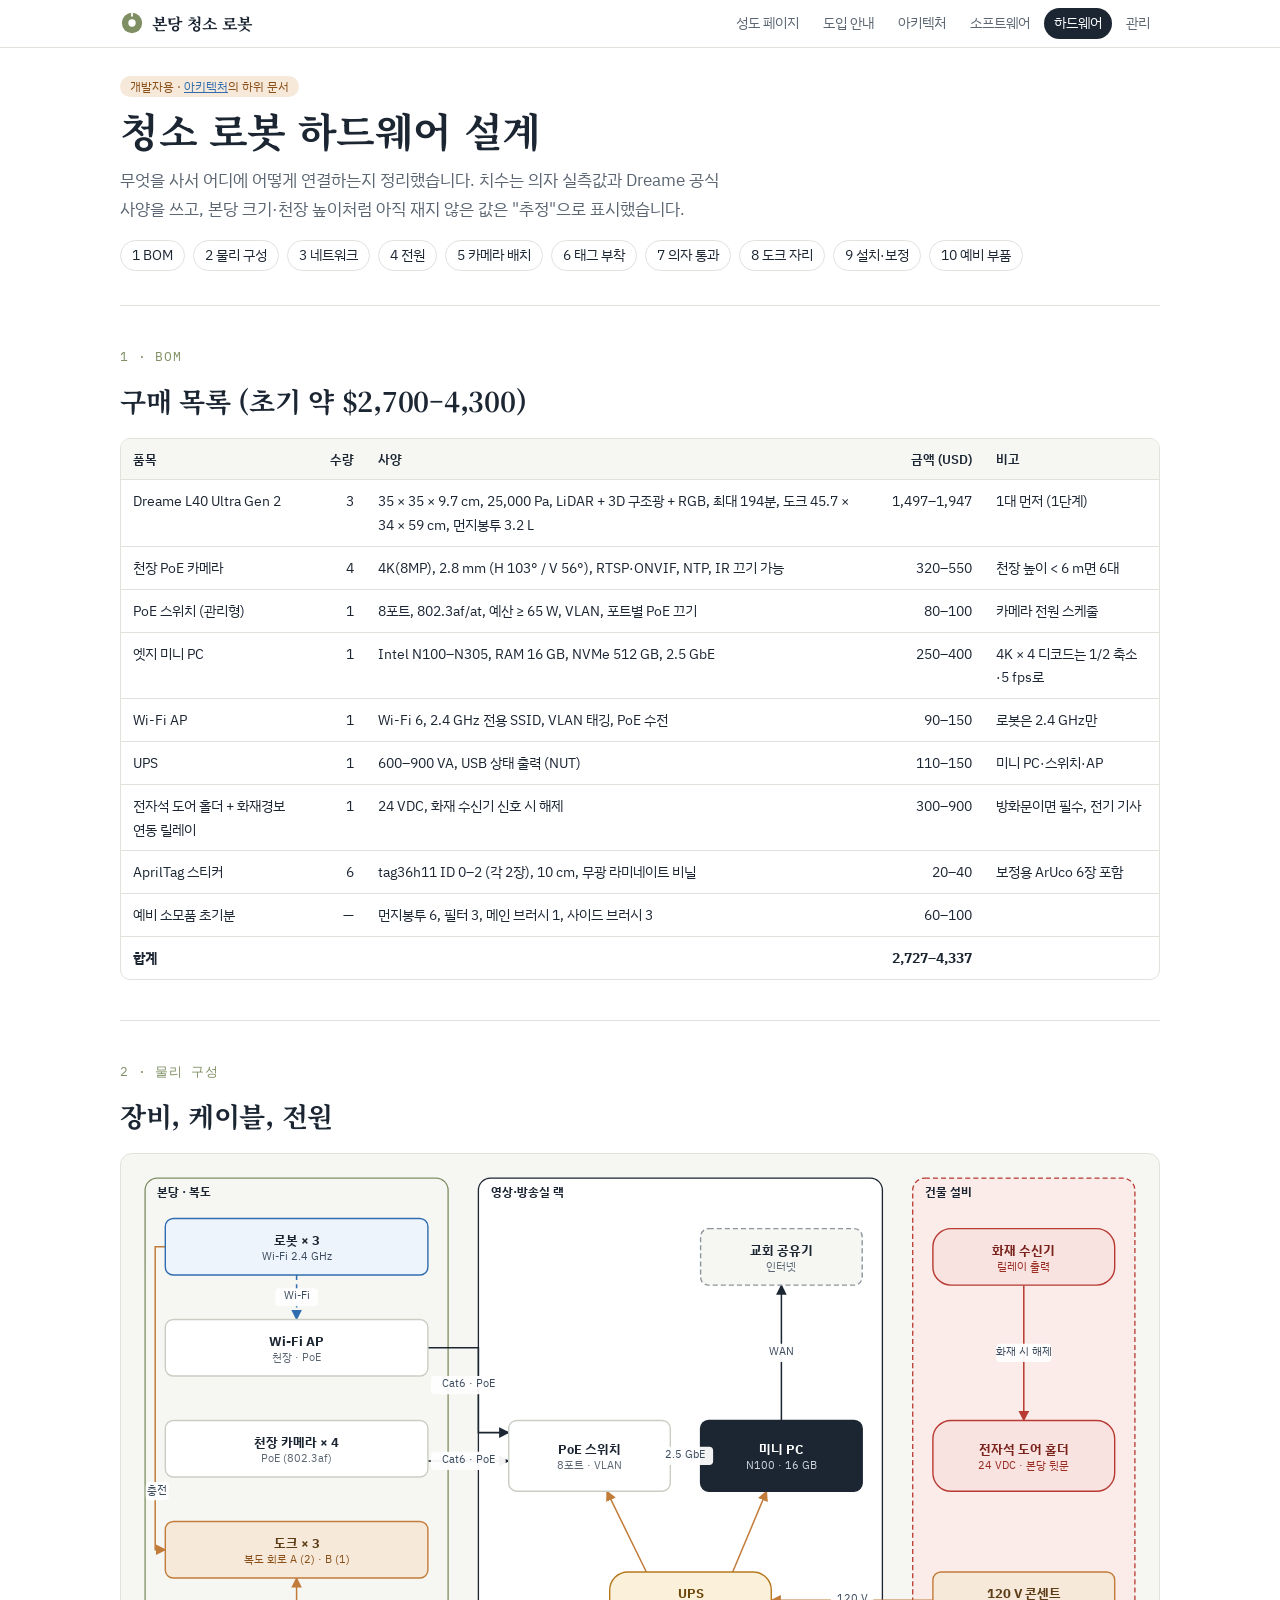
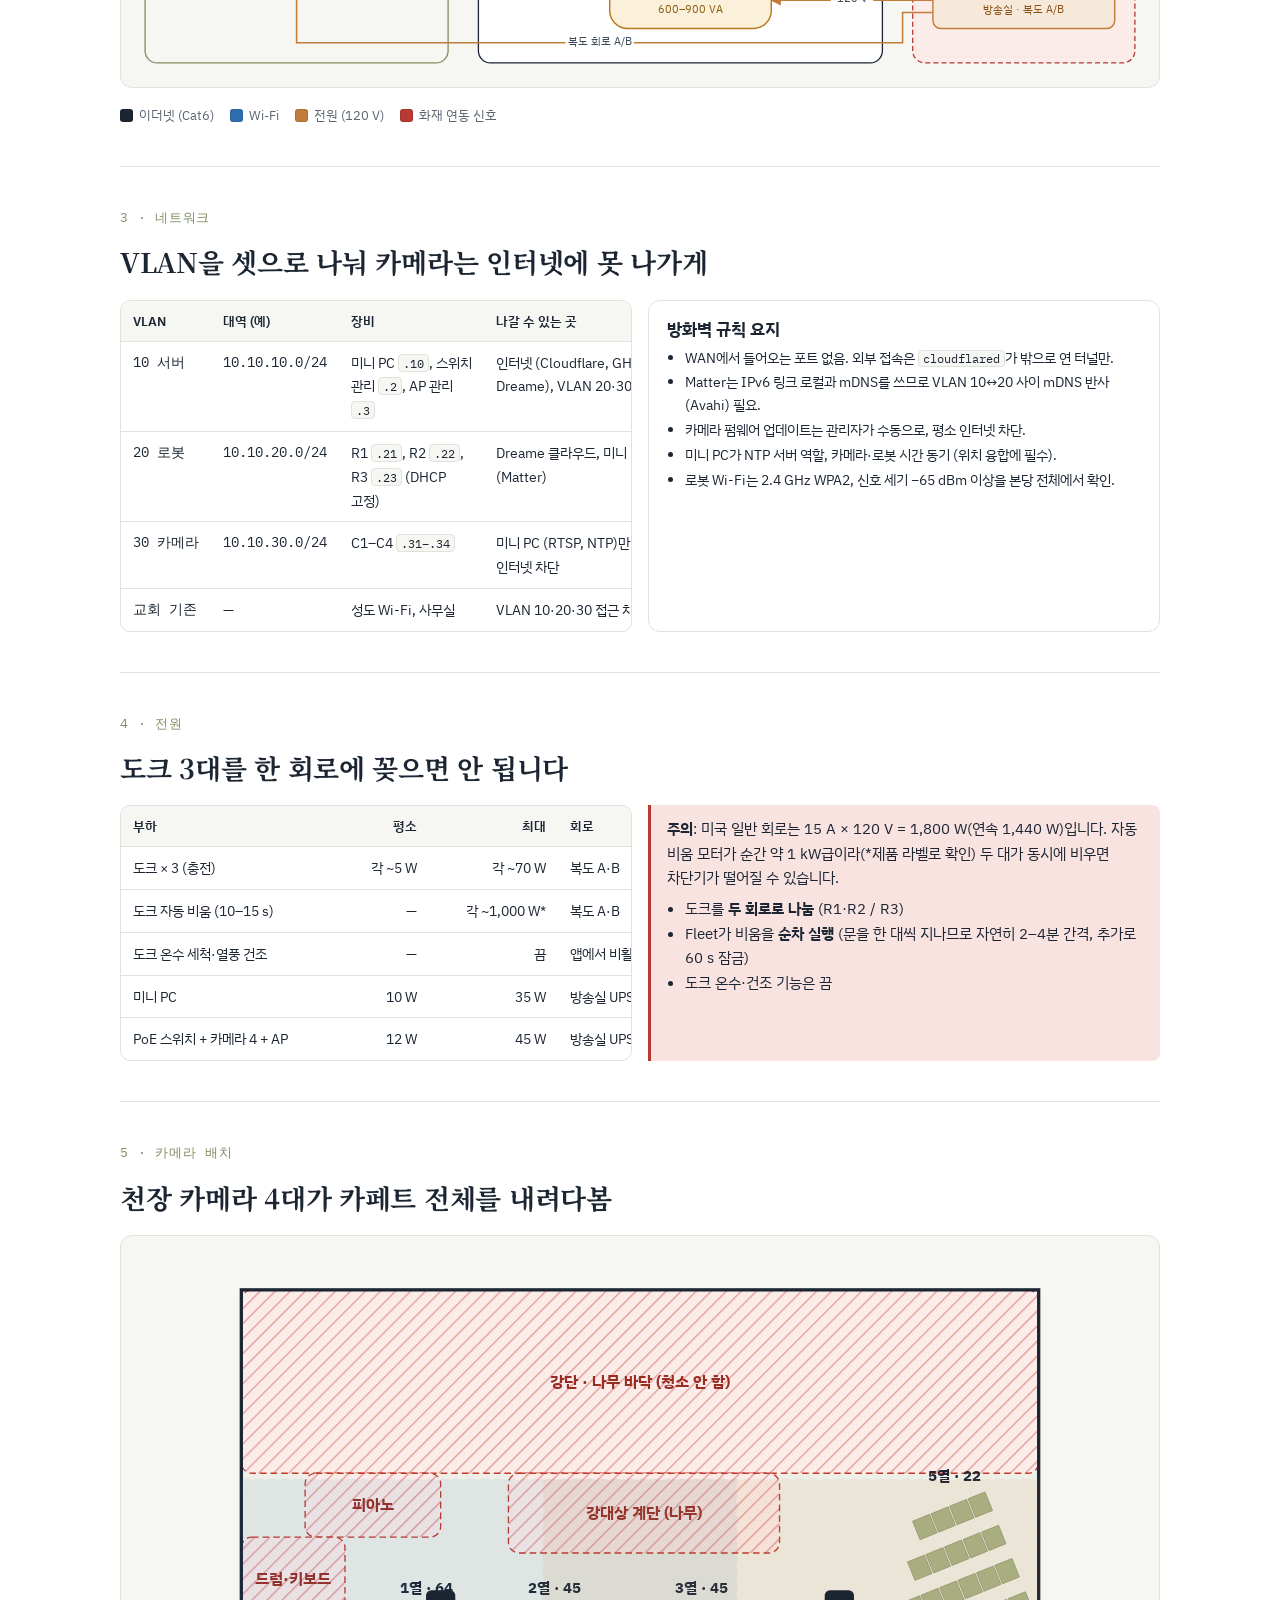
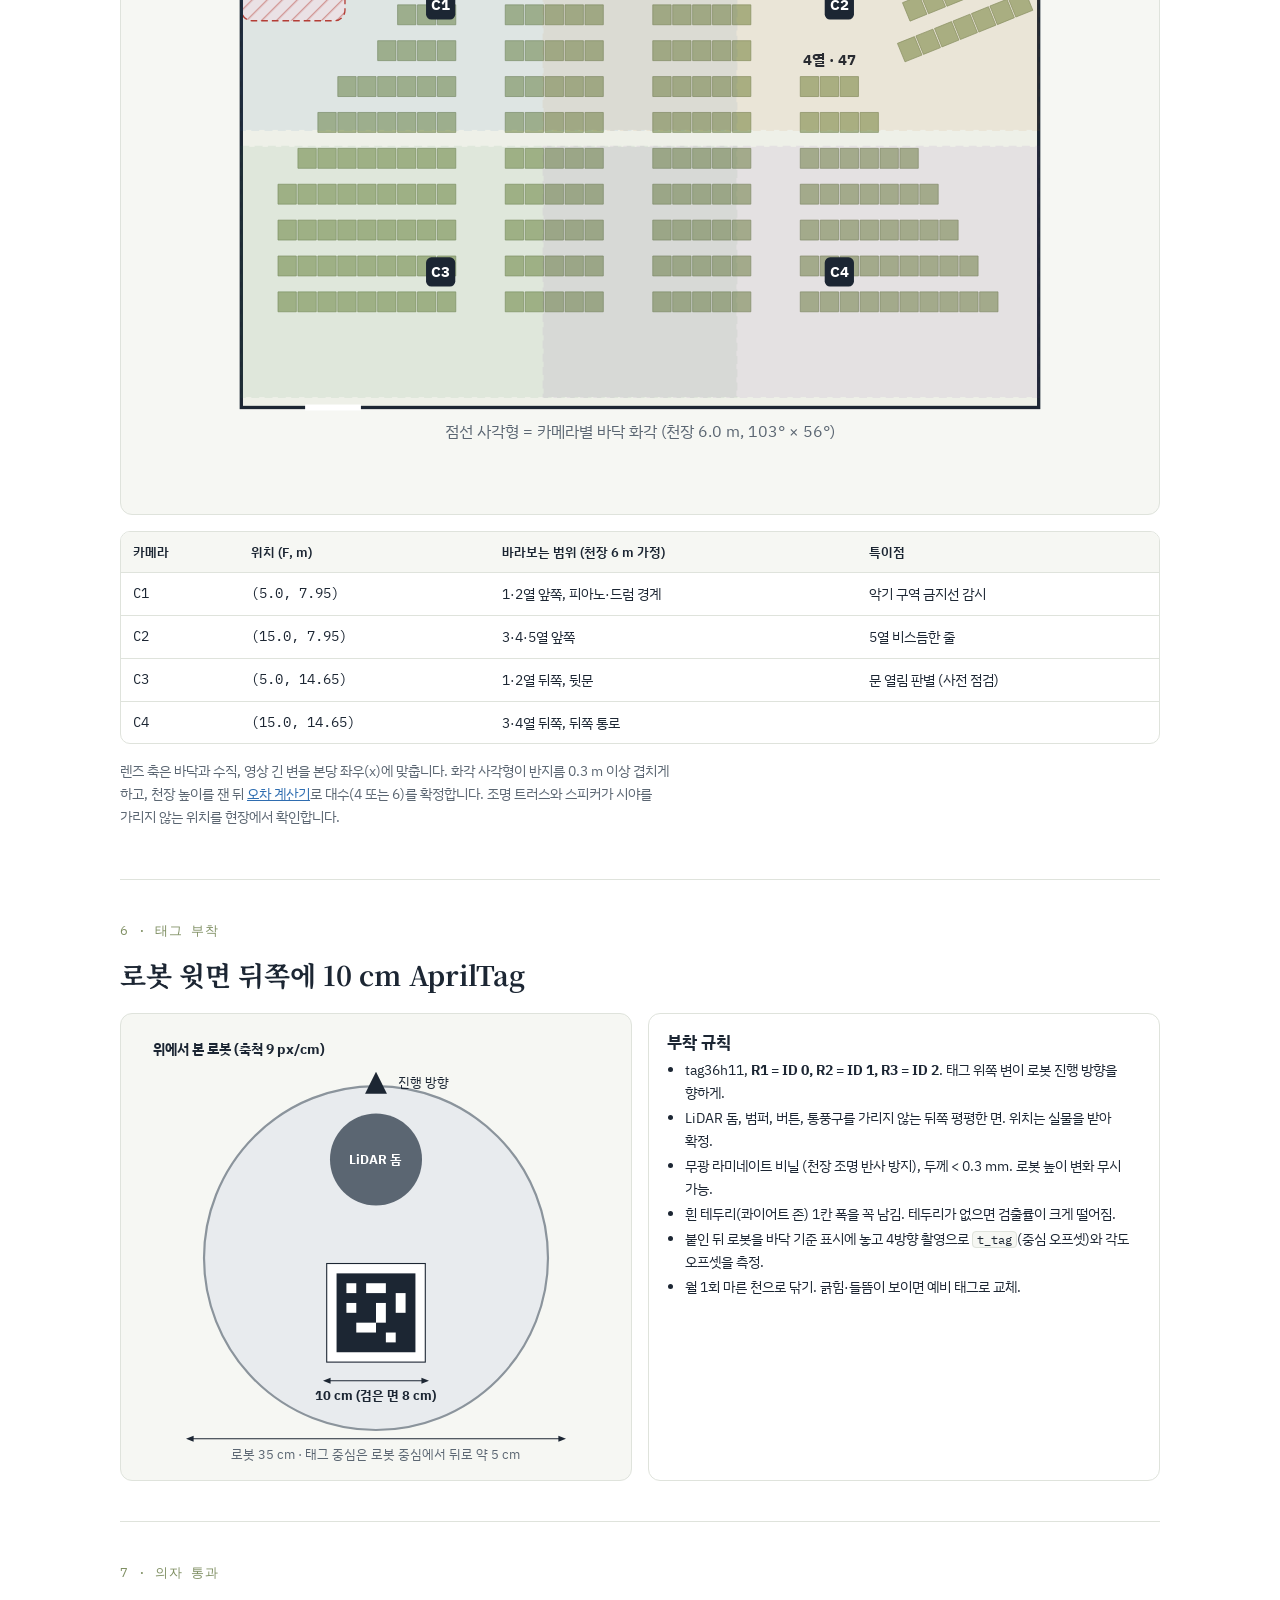
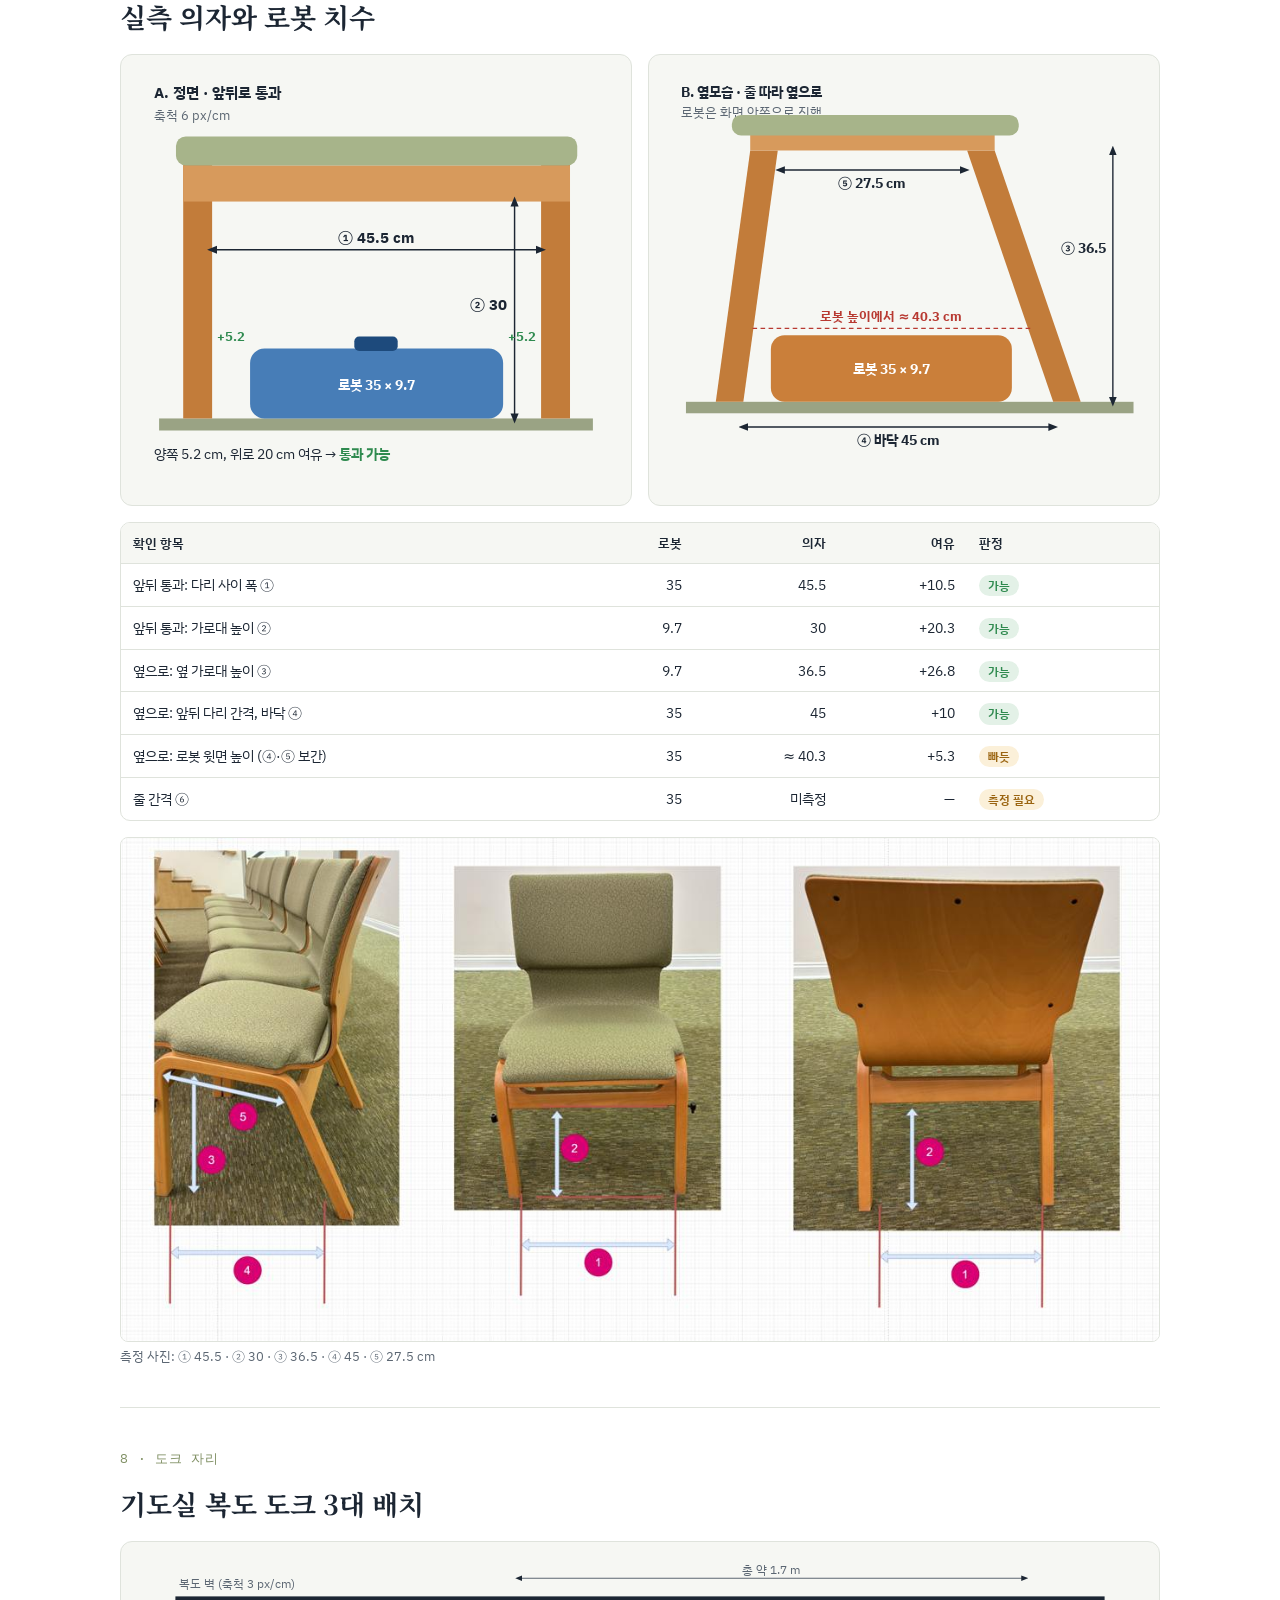
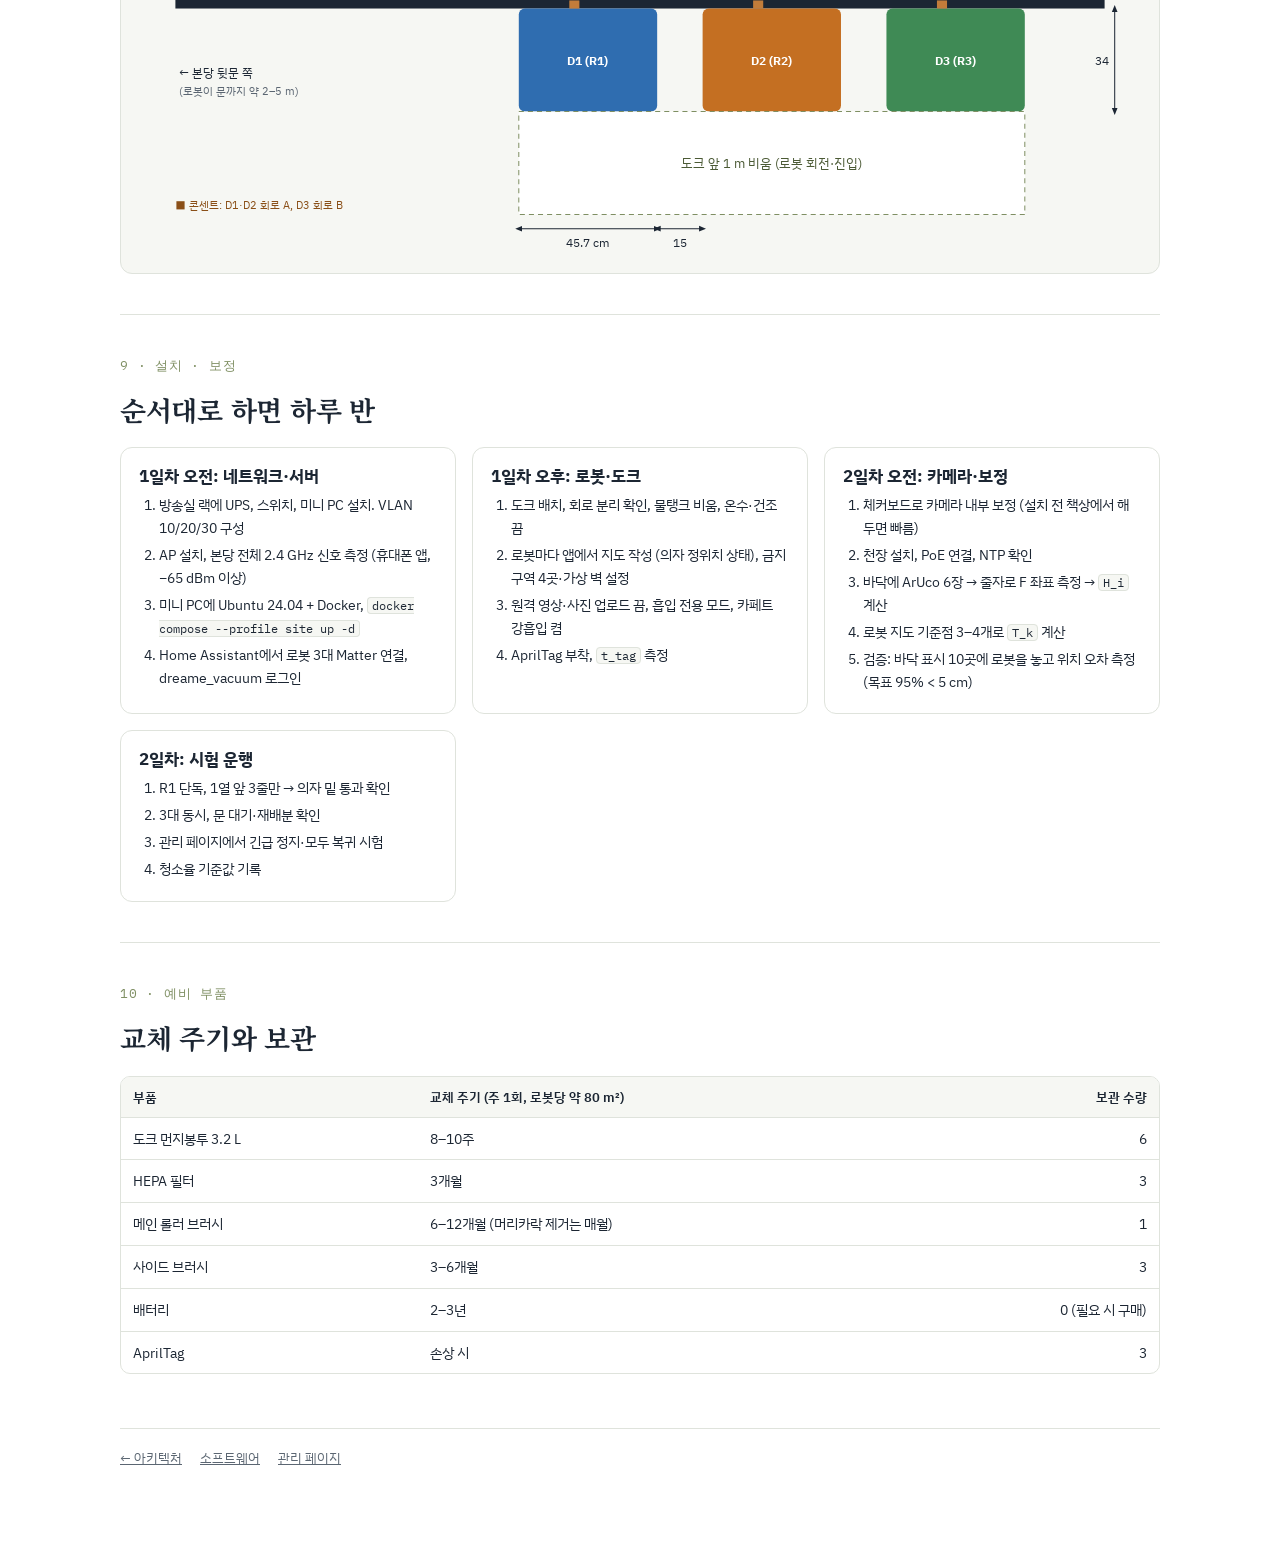
==== hardware.html @ 40df9b95 "First initial version" ====
<!doctype html>
<html lang="ko">
<head>
<meta charset="utf-8">
<meta name="viewport" content="width=device-width, initial-scale=1, viewport-fit=cover">
<title>청소 로봇 하드웨어 설계</title>
<meta name="description" content="본당 청소 로봇 하드웨어: BOM, 물리 구성, 네트워크, 전원, 카메라 배치, AprilTag 부착, 의자 통과 치수, 도크, 설치 절차">
<link rel="preconnect" href="https://fonts.googleapis.com">
<link rel="preconnect" href="https://fonts.gstatic.com" crossorigin>
<link rel="stylesheet" href="https://fonts.googleapis.com/css2?family=IBM+Plex+Sans+KR:wght@400;500;600;700&family=IBM+Plex+Mono:wght@400;500&family=Noto+Serif+KR:wght@600;700&display=swap">
<link rel="stylesheet" href="assets/css/site.css">
<style>td.mono{white-space:nowrap}</style>
</head>
<body>
<header class="topnav"><div class="in">
  <a class="brand" href="index.html"><svg width="24" height="24" viewBox="0 0 26 26" aria-hidden="true"><circle cx="13" cy="13" r="11" fill="#7f8f63"/><circle cx="13" cy="13" r="4" fill="#fff"/><path d="M13 2v4" stroke="#fff" stroke-width="2"/></svg>본당 청소 로봇</a>
  <nav aria-label="페이지">
    <a href="index.html">성도 페이지</a><a href="overview.html">도입 안내</a><a href="architecture.html">아키텍처</a><a href="software.html">소프트웨어</a><a href="hardware.html" aria-current="page">하드웨어</a><a href="maintain.html">관리</a>
  </nav>
</div></header>

<main class="wrap">
  <span class="audience">개발자용 · <a href="architecture.html">아키텍처</a>의 하위 문서</span>
  <h1>청소 로봇 하드웨어 설계</h1>
  <p class="lede">무엇을 사서 어디에 어떻게 연결하는지 정리했습니다. 치수는 의자 실측값과 Dreame 공식 사양을 쓰고, 본당 크기·천장 높이처럼 아직 재지 않은 값은 "추정"으로 표시했습니다.</p>
  <nav class="toc" aria-label="목차">
    <a href="#bom">1 BOM</a><a href="#block">2 물리 구성</a><a href="#net">3 네트워크</a><a href="#power">4 전원</a><a href="#cams">5 카메라 배치</a><a href="#tag">6 태그 부착</a><a href="#chair">7 의자 통과</a><a href="#dock">8 도크 자리</a><a href="#install">9 설치·보정</a><a href="#spares">10 예비 부품</a>
  </nav>

  <section class="sec" id="bom">
    <div class="secnum">1 · BOM</div>
    <h2>구매 목록 (초기 약 $2,700–4,300)</h2>
    <div class="tbl"><table>
      <thead><tr><th>품목</th><th class="r">수량</th><th>사양</th><th class="r">금액 (USD)</th><th>비고</th></tr></thead>
      <tbody>
        <tr><td>Dreame L40 Ultra Gen 2</td><td class="r">3</td><td>35 × 35 × 9.7 cm, 25,000 Pa, LiDAR + 3D 구조광 + RGB, 최대 194분, 도크 45.7 × 34 × 59 cm, 먼지봉투 3.2 L</td><td class="r">1,497–1,947</td><td>1대 먼저 (1단계)</td></tr>
        <tr><td>천장 PoE 카메라</td><td class="r">4</td><td>4K(8MP), 2.8 mm (H 103° / V 56°), RTSP·ONVIF, NTP, IR 끄기 가능</td><td class="r">320–550</td><td>천장 높이 &lt; 6 m면 6대</td></tr>
        <tr><td>PoE 스위치 (관리형)</td><td class="r">1</td><td>8포트, 802.3af/at, 예산 ≥ 65 W, VLAN, 포트별 PoE 끄기</td><td class="r">80–100</td><td>카메라 전원 스케줄</td></tr>
        <tr><td>엣지 미니 PC</td><td class="r">1</td><td>Intel N100–N305, RAM 16 GB, NVMe 512 GB, 2.5 GbE</td><td class="r">250–400</td><td>4K × 4 디코드는 1/2 축소·5 fps로</td></tr>
        <tr><td>Wi-Fi AP</td><td class="r">1</td><td>Wi-Fi 6, 2.4 GHz 전용 SSID, VLAN 태깅, PoE 수전</td><td class="r">90–150</td><td>로봇은 2.4 GHz만</td></tr>
        <tr><td>UPS</td><td class="r">1</td><td>600–900 VA, USB 상태 출력 (NUT)</td><td class="r">110–150</td><td>미니 PC·스위치·AP</td></tr>
        <tr><td>전자석 도어 홀더 + 화재경보 연동 릴레이</td><td class="r">1</td><td>24 VDC, 화재 수신기 신호 시 해제</td><td class="r">300–900</td><td>방화문이면 필수, 전기 기사</td></tr>
        <tr><td>AprilTag 스티커</td><td class="r">6</td><td>tag36h11 ID 0–2 (각 2장), 10 cm, 무광 라미네이트 비닐</td><td class="r">20–40</td><td>보정용 ArUco 6장 포함</td></tr>
        <tr><td>예비 소모품 초기분</td><td class="r">—</td><td>먼지봉투 6, 필터 3, 메인 브러시 1, 사이드 브러시 3</td><td class="r">60–100</td><td></td></tr>
        <tr><td><b>합계</b></td><td></td><td></td><td class="r"><b>2,727–4,337</b></td><td></td></tr>
      </tbody>
    </table></div>
  </section>

  <section class="sec" id="block">
    <div class="secnum">2 · 물리 구성</div>
    <h2>장비, 케이블, 전원</h2>
    <div class="fig wide"><svg id="dBlock" viewBox="0 0 1000 500" role="img" aria-label="하드웨어 블록 다이어그램"></svg></div>
    <div class="legend"><span><i style="background:#1c2633"></i>이더넷 (Cat6)</span><span><i style="background:#2f6db0"></i>Wi-Fi</span><span><i style="background:#c27c3a"></i>전원 (120 V)</span><span><i style="background:#b83a32"></i>화재 연동 신호</span></div>
  </section>

  <section class="sec" id="net">
    <div class="secnum">3 · 네트워크</div>
    <h2>VLAN을 셋으로 나눠 카메라는 인터넷에 못 나가게</h2>
    <div class="grid2">
      <div class="tbl"><table>
        <thead><tr><th>VLAN</th><th>대역 (예)</th><th>장비</th><th>나갈 수 있는 곳</th></tr></thead>
        <tbody>
          <tr><td class="mono">10 서버</td><td class="mono">10.10.10.0/24</td><td>미니 PC <code>.10</code>, 스위치 관리 <code>.2</code>, AP 관리 <code>.3</code></td><td>인터넷 (Cloudflare, GHCR, Dreame), VLAN 20·30</td></tr>
          <tr><td class="mono">20 로봇</td><td class="mono">10.10.20.0/24</td><td>R1 <code>.21</code>, R2 <code>.22</code>, R3 <code>.23</code> (DHCP 고정)</td><td>Dreame 클라우드, 미니 PC (Matter)</td></tr>
          <tr><td class="mono">30 카메라</td><td class="mono">10.10.30.0/24</td><td>C1–C4 <code>.31–.34</code></td><td>미니 PC (RTSP, NTP)만. 인터넷 차단</td></tr>
          <tr><td class="mono">교회 기존</td><td>—</td><td>성도 Wi-Fi, 사무실</td><td>VLAN 10·20·30 접근 차단</td></tr>
        </tbody>
      </table></div>
      <div class="card">
        <h3>방화벽 규칙 요지</h3>
        <ul class="plain small">
          <li>WAN에서 들어오는 포트 없음. 외부 접속은 <code>cloudflared</code>가 밖으로 연 터널만.</li>
          <li>Matter는 IPv6 링크 로컬과 mDNS를 쓰므로 VLAN 10↔20 사이 mDNS 반사(Avahi) 필요.</li>
          <li>카메라 펌웨어 업데이트는 관리자가 수동으로, 평소 인터넷 차단.</li>
          <li>미니 PC가 NTP 서버 역할, 카메라·로봇 시간 동기 (위치 융합에 필수).</li>
          <li>로봇 Wi-Fi는 2.4 GHz WPA2, 신호 세기 −65 dBm 이상을 본당 전체에서 확인.</li>
        </ul>
      </div>
    </div>
  </section>

  <section class="sec" id="power">
    <div class="secnum">4 · 전원</div>
    <h2>도크 3대를 한 회로에 꽂으면 안 됩니다</h2>
    <div class="grid2">
      <div class="tbl"><table>
        <thead><tr><th>부하</th><th class="r">평소</th><th class="r">최대</th><th>회로</th></tr></thead>
        <tbody>
          <tr><td>도크 × 3 (충전)</td><td class="r">각 ~5 W</td><td class="r">각 ~70 W</td><td>복도 A·B</td></tr>
          <tr><td>도크 자동 비움 (10–15 s)</td><td class="r">—</td><td class="r">각 ~1,000 W*</td><td>복도 A·B</td></tr>
          <tr><td>도크 온수 세척·열풍 건조</td><td class="r">—</td><td class="r">끔</td><td>앱에서 비활성</td></tr>
          <tr><td>미니 PC</td><td class="r">10 W</td><td class="r">35 W</td><td>방송실 UPS</td></tr>
          <tr><td>PoE 스위치 + 카메라 4 + AP</td><td class="r">12 W</td><td class="r">45 W</td><td>방송실 UPS</td></tr>
        </tbody>
      </table></div>
      <div class="callout bad"><b>주의</b>: 미국 일반 회로는 15 A × 120 V = 1,800 W(연속 1,440 W)입니다. 자동 비움 모터가 순간 약 1 kW급이라(*제품 라벨로 확인) 두 대가 동시에 비우면 차단기가 떨어질 수 있습니다.
        <ul><li>도크를 <b>두 회로로 나눔</b> (R1·R2 / R3)</li><li>Fleet가 비움을 <b>순차 실행</b> (문을 한 대씩 지나므로 자연히 2–4분 간격, 추가로 60 s 잠금)</li><li>도크 온수·건조 기능은 끔</li></ul>
      </div>
    </div>
  </section>

  <section class="sec" id="cams">
    <div class="secnum">5 · 카메라 배치</div>
    <h2>천장 카메라 4대가 카페트 전체를 내려다봄</h2>
    <div class="fig wide"><svg id="dCams" viewBox="0 0 760 640" role="img" aria-label="천장 카메라 4대 배치와 화각"></svg></div>
    <div class="tbl"><table>
      <thead><tr><th>카메라</th><th>위치 (F, m)</th><th>바라보는 범위 (천장 6 m 가정)</th><th>특이점</th></tr></thead>
      <tbody>
        <tr><td class="mono">C1</td><td class="mono">(5.0, 7.95)</td><td>1·2열 앞쪽, 피아노·드럼 경계</td><td>악기 구역 금지선 감시</td></tr>
        <tr><td class="mono">C2</td><td class="mono">(15.0, 7.95)</td><td>3·4·5열 앞쪽</td><td>5열 비스듬한 줄</td></tr>
        <tr><td class="mono">C3</td><td class="mono">(5.0, 14.65)</td><td>1·2열 뒤쪽, 뒷문</td><td>문 열림 판별 (사전 점검)</td></tr>
        <tr><td class="mono">C4</td><td class="mono">(15.0, 14.65)</td><td>3·4열 뒤쪽, 뒤쪽 통로</td><td></td></tr>
      </tbody>
    </table></div>
    <p class="small muted">렌즈 축은 바닥과 수직, 영상 긴 변을 본당 좌우(x)에 맞춥니다. 화각 사각형이 반지름 0.3 m 이상 겹치게 하고, 천장 높이를 잰 뒤 <a href="architecture.html#tag">오차 계산기</a>로 대수(4 또는 6)를 확정합니다. 조명 트러스와 스피커가 시야를 가리지 않는 위치를 현장에서 확인합니다.</p>
  </section>

  <section class="sec" id="tag">
    <div class="secnum">6 · 태그 부착</div>
    <h2>로봇 윗면 뒤쪽에 10 cm AprilTag</h2>
    <div class="grid2">
      <div class="fig"><svg viewBox="0 0 440 400" role="img" aria-label="로봇 윗면 태그 위치">
        <rect width="440" height="400" fill="#f6f7f3"/>
        <defs><marker id="tA" viewBox="0 0 10 10" refX="5" refY="5" markerWidth="7" markerHeight="7" orient="auto-start-reverse"><path d="M0,1 L10,5 L0,9 z" fill="#1c2633"/></marker></defs>
        <text x="16" y="24" font-size="12.5" font-weight="700" fill="#1c2633">위에서 본 로봇 (축척 9 px/cm)</text>
        <circle cx="220" cy="210" r="157" fill="#e8ebee" stroke="#8b949c" stroke-width="2"/>
        <circle cx="220" cy="120" r="42" fill="#5b6672"/>
        <text x="220" y="124" text-anchor="middle" font-size="12" fill="#fff" font-weight="700">LiDAR 돔</text>
        <path d="M220 40 L210 60 H230 Z" fill="#1c2633"/>
        <text x="240" y="54" font-size="11.5" fill="#1c2633">진행 방향</text>
        <g transform="translate(175,215)">
          <rect width="90" height="90" fill="#fff" stroke="#1c2633"/>
          <rect x="9" y="9" width="72" height="72" fill="#1c2633"/>
          <g fill="#fff"><rect x="18" y="18" width="9" height="9"/><rect x="36" y="18" width="18" height="9"/><rect x="63" y="27" width="9" height="18"/><rect x="18" y="36" width="9" height="9"/><rect x="45" y="36" width="9" height="18"/><rect x="27" y="54" width="18" height="9"/><rect x="54" y="63" width="9" height="9"/></g>
        </g>
        <path d="M175 322 H265" stroke="#1c2633" marker-start="url(#tA)" marker-end="url(#tA)"/>
        <text x="220" y="340" text-anchor="middle" font-size="12" font-weight="700" fill="#1c2633">10 cm (검은 면 8 cm)</text>
        <path d="M50 375 H390" stroke="#1c2633" marker-start="url(#tA)" marker-end="url(#tA)"/>
        <text x="220" y="393" text-anchor="middle" font-size="11.5" fill="#5b6672">로봇 35 cm · 태그 중심은 로봇 중심에서 뒤로 약 5 cm</text>
      </svg></div>
      <div class="card">
        <h3>부착 규칙</h3>
        <ul class="plain small">
          <li>tag36h11, <b>R1 = ID 0, R2 = ID 1, R3 = ID 2</b>. 태그 위쪽 변이 로봇 진행 방향을 향하게.</li>
          <li>LiDAR 돔, 범퍼, 버튼, 통풍구를 가리지 않는 뒤쪽 평평한 면. 위치는 실물을 받아 확정.</li>
          <li>무광 라미네이트 비닐 (천장 조명 반사 방지), 두께 &lt; 0.3 mm. 로봇 높이 변화 무시 가능.</li>
          <li>흰 테두리(콰이어트 존) 1칸 폭을 꼭 남김. 테두리가 없으면 검출률이 크게 떨어짐.</li>
          <li>붙인 뒤 로봇을 바닥 기준 표시에 놓고 4방향 촬영으로 <code>t_tag</code>(중심 오프셋)와 각도 오프셋을 측정.</li>
          <li>월 1회 마른 천으로 닦기. 긁힘·들뜸이 보이면 예비 태그로 교체.</li>
        </ul>
      </div>
    </div>
  </section>

  <section class="sec" id="chair">
    <div class="secnum">7 · 의자 통과</div>
    <h2>실측 의자와 로봇 치수</h2>
    <div class="grid2">
      <div class="fig"><svg viewBox="0 0 400 350" role="img" aria-label="정면도: 다리 사이 45.5 cm, 가로대 30 cm, 로봇 35 x 9.7 cm">
      <defs><marker id="d3" viewBox="0 0 10 10" refX="5" refY="5" markerWidth="7" markerHeight="7" orient="auto-start-reverse"><path d="M0,1 L10,5 L0,9 z" fill="#1c2633"/></marker></defs>
      <rect width="400" height="350" fill="#f6f7f3"/>
      <text x="16" y="24" font-size="12.5" font-weight="700" fill="#1c2633">A. 정면 · 앞뒤로 통과</text>
      <text x="16" y="42" font-size="11" fill="#5b6672">축척 6 px/cm</text>
      <rect x="20" y="290" width="360" height="10" fill="#9aa384"/>
      <rect x="40" y="62" width="24" height="228" fill="#c27c3a"/>
      <rect x="337" y="62" width="24" height="228" fill="#c27c3a"/>
      <rect x="40" y="80" width="321" height="30" fill="#d79a5c"/>
      <rect x="34" y="56" width="333" height="24" rx="8" fill="#a7b48a"/>
      <rect x="95.5" y="232" width="210" height="58" rx="12" fill="#2f6db0" opacity=".88"/>
      <rect x="182" y="222" width="36" height="12" rx="4" fill="#1d4a7c"/>
      <text x="200.5" y="266" text-anchor="middle" font-size="12" font-weight="700" fill="#fff">로봇 35 × 9.7</text>
      <line x1="64" y1="150" x2="337" y2="150" stroke="#1c2633" stroke-width="1.2" marker-start="url(#d3)" marker-end="url(#d3)"/>
      <text x="200" y="144" text-anchor="middle" font-size="12.5" font-weight="700" fill="#1c2633">① 45.5 cm</text>
      <line x1="315" y1="110" x2="315" y2="290" stroke="#1c2633" stroke-width="1.2" marker-start="url(#d3)" marker-end="url(#d3)"/>
      <text x="309" y="200" text-anchor="end" font-size="12.5" font-weight="700" fill="#1c2633">② 30</text>
      <text x="80" y="226" text-anchor="middle" font-size="11" font-weight="700" fill="#2f8a4f">+5.2</text>
      <text x="321" y="226" text-anchor="middle" font-size="11" font-weight="700" fill="#2f8a4f">+5.2</text>
      <text x="16" y="324" font-size="11.5" fill="#1c2633">양쪽 5.2 cm, 위로 20 cm 여유 → <tspan font-weight="700" fill="#2f8a4f">통과 가능</tspan></text>
    </svg></div>
      <div class="fig"><svg viewBox="0 0 420 350" role="img" aria-label="옆모습: 앞뒤 다리 간격 바닥 45 cm, 위 27.5 cm, 로봇 높이에서 약 40.3 cm">
      <defs><marker id="d4" viewBox="0 0 10 10" refX="5" refY="5" markerWidth="7" markerHeight="7" orient="auto-start-reverse"><path d="M0,1 L10,5 L0,9 z" fill="#1c2633"/></marker></defs>
      <rect width="420" height="350" fill="#f6f7f3"/>
      <text x="16" y="24" font-size="12.5" font-weight="700" fill="#1c2633">B. 옆모습 · 줄 따라 옆으로</text>
      <text x="16" y="42" font-size="11" fill="#5b6672">로봇은 화면 안쪽으로 진행</text>
      <rect x="20" y="290" width="390" height="10" fill="#9aa384"/>
      <polygon points="46,290 70,290 100,71 76,71" fill="#c27c3a"/>
      <polygon points="340,290 364,290 289,71 265,71" fill="#c27c3a"/>
      <rect x="76" y="56" width="213" height="15" fill="#d79a5c"/>
      <rect x="60" y="40" width="250" height="18" rx="8" fill="#a7b48a"/>
      <rect x="94" y="232" width="210" height="58" rx="12" fill="#c46f22" opacity=".88"/>
      <text x="199" y="266" text-anchor="middle" font-size="12" font-weight="700" fill="#fff">로봇 35 × 9.7</text>
      <line x1="78" y1="226" x2="320" y2="226" stroke="#b83a32" stroke-width="1" stroke-dasharray="4 3"/>
      <text x="199" y="220" text-anchor="middle" font-size="11.5" font-weight="700" fill="#b83a32">로봇 높이에서 ≈ 40.3 cm</text>
      <line x1="70" y1="312" x2="340" y2="312" stroke="#1c2633" stroke-width="1.2" marker-start="url(#d4)" marker-end="url(#d4)"/>
      <text x="205" y="328" text-anchor="middle" font-size="12" font-weight="700" fill="#1c2633">④ 바닥 45 cm</text>
      <line x1="102" y1="88" x2="263" y2="88" stroke="#1c2633" stroke-width="1.2" marker-start="url(#d4)" marker-end="url(#d4)"/>
      <text x="182" y="104" text-anchor="middle" font-size="12" font-weight="700" fill="#1c2633">⑤ 27.5 cm</text>
      <line x1="392" y1="71" x2="392" y2="290" stroke="#1c2633" stroke-width="1.2" marker-start="url(#d4)" marker-end="url(#d4)"/>
      <text x="386" y="160" text-anchor="end" font-size="12" font-weight="700" fill="#1c2633">③ 36.5</text>
    </svg></div>
    </div>
    <div class="tbl"><table>
      <thead><tr><th>확인 항목</th><th class="r">로봇</th><th class="r">의자</th><th class="r">여유</th><th>판정</th></tr></thead>
      <tbody>
        <tr><td>앞뒤 통과: 다리 사이 폭 ①</td><td class="r">35</td><td class="r">45.5</td><td class="r">+10.5</td><td><span class="chip c-good">가능</span></td></tr>
        <tr><td>앞뒤 통과: 가로대 높이 ②</td><td class="r">9.7</td><td class="r">30</td><td class="r">+20.3</td><td><span class="chip c-good">가능</span></td></tr>
        <tr><td>옆으로: 옆 가로대 높이 ③</td><td class="r">9.7</td><td class="r">36.5</td><td class="r">+26.8</td><td><span class="chip c-good">가능</span></td></tr>
        <tr><td>옆으로: 앞뒤 다리 간격, 바닥 ④</td><td class="r">35</td><td class="r">45</td><td class="r">+10</td><td><span class="chip c-good">가능</span></td></tr>
        <tr><td>옆으로: 로봇 윗면 높이 (④·⑤ 보간)</td><td class="r">35</td><td class="r">≈ 40.3</td><td class="r">+5.3</td><td><span class="chip c-warn">빠듯</span></td></tr>
        <tr><td>줄 간격 ⑥</td><td class="r">35</td><td class="r">미측정</td><td class="r">—</td><td><span class="chip c-warn">측정 필요</span></td></tr>
      </tbody>
    </table></div>
    <div class="photos"><figure><img src="assets/img/chair-measure.jpg" alt="의자 측정 사진" loading="lazy"><figcaption>측정 사진: ① 45.5 · ② 30 · ③ 36.5 · ④ 45 · ⑤ 27.5 cm</figcaption></figure></div>
  </section>

  <section class="sec" id="dock">
    <div class="secnum">8 · 도크 자리</div>
    <h2>기도실 복도 도크 3대 배치</h2>
    <div class="fig wide"><svg viewBox="0 0 1000 300" role="img" aria-label="복도 도크 배치 치수">
      <rect width="1000" height="300" fill="#f6f7f3"/>
      <defs><marker id="dk" viewBox="0 0 10 10" refX="5" refY="5" markerWidth="7" markerHeight="7" orient="auto-start-reverse"><path d="M0,1 L10,5 L0,9 z" fill="#1c2633"/></marker></defs>
      <rect x="40" y="40" width="920" height="12" fill="#1c2633"/>
      <text x="44" y="32" font-size="12" fill="#5b6672">복도 벽 (축척 3 px/cm)</text>
      <g font-size="12" font-weight="700" fill="#fff" text-anchor="middle">
        <rect x="380" y="52" width="137" height="102" rx="6" fill="#2f6db0"/><text x="448" y="108">D1 (R1)</text>
        <rect x="562" y="52" width="137" height="102" rx="6" fill="#c46f22"/><text x="630" y="108">D2 (R2)</text>
        <rect x="744" y="52" width="137" height="102" rx="6" fill="#3f8a55"/><text x="812" y="108">D3 (R3)</text>
      </g>
      <rect x="380" y="154" width="501" height="102" fill="#ffffff" stroke="#7f8f63" stroke-dasharray="5 4"/>
      <text x="630" y="210" text-anchor="middle" font-size="12.5" fill="#4b5a35">도크 앞 1 m 비움 (로봇 회전·진입)</text>
      <path d="M380 270 H517" stroke="#1c2633" marker-start="url(#dk)" marker-end="url(#dk)"/><text x="448" y="288" text-anchor="middle" font-size="11.5" fill="#1c2633">45.7 cm</text>
      <path d="M517 270 H562" stroke="#1c2633" marker-start="url(#dk)" marker-end="url(#dk)"/><text x="540" y="288" text-anchor="middle" font-size="11.5" fill="#1c2633">15</text>
      <path d="M970 52 V154" stroke="#1c2633" marker-start="url(#dk)" marker-end="url(#dk)"/><text x="964" y="108" text-anchor="end" font-size="11.5" fill="#1c2633">34</text>
      <path d="M380 22 H881" stroke="#5b6672" marker-start="url(#dk)" marker-end="url(#dk)"/><text x="630" y="18" text-anchor="middle" font-size="11.5" fill="#5b6672">총 약 1.7 m</text>
      <g fill="#c27c3a"><rect x="430" y="44" width="10" height="8"/><rect x="612" y="44" width="10" height="8"/><rect x="794" y="44" width="10" height="8"/></g>
      <text x="44" y="120" font-size="12" fill="#1c2633">← 본당 뒷문 쪽</text>
      <text x="44" y="138" font-size="11" fill="#5b6672">(로봇이 문까지 약 2–5 m)</text>
      <text x="40" y="250" font-size="11" fill="#8a4f17">■ 콘센트: D1·D2 회로 A, D3 회로 B</text>
    </svg></div>
  </section>

  <section class="sec" id="install">
    <div class="secnum">9 · 설치 · 보정</div>
    <h2>순서대로 하면 하루 반</h2>
    <div class="grid2">
      <div class="card"><h3>1일차 오전: 네트워크·서버</h3><ol class="steps small">
        <li>방송실 랙에 UPS, 스위치, 미니 PC 설치. VLAN 10/20/30 구성</li>
        <li>AP 설치, 본당 전체 2.4 GHz 신호 측정 (휴대폰 앱, −65 dBm 이상)</li>
        <li>미니 PC에 Ubuntu 24.04 + Docker, <code>docker compose --profile site up -d</code></li>
        <li>Home Assistant에서 로봇 3대 Matter 연결, dreame_vacuum 로그인</li>
      </ol></div>
      <div class="card"><h3>1일차 오후: 로봇·도크</h3><ol class="steps small">
        <li>도크 배치, 회로 분리 확인, 물탱크 비움, 온수·건조 끔</li>
        <li>로봇마다 앱에서 지도 작성 (의자 정위치 상태), 금지 구역 4곳·가상 벽 설정</li>
        <li>원격 영상·사진 업로드 끔, 흡입 전용 모드, 카페트 강흡입 켬</li>
        <li>AprilTag 부착, <code>t_tag</code> 측정</li>
      </ol></div>
      <div class="card"><h3>2일차 오전: 카메라·보정</h3><ol class="steps small">
        <li>체커보드로 카메라 내부 보정 (설치 전 책상에서 해 두면 빠름)</li>
        <li>천장 설치, PoE 연결, NTP 확인</li>
        <li>바닥에 ArUco 6장 → 줄자로 F 좌표 측정 → <code>H_i</code> 계산</li>
        <li>로봇 지도 기준점 3–4개로 <code>T_k</code> 계산</li>
        <li>검증: 바닥 표시 10곳에 로봇을 놓고 위치 오차 측정 (목표 95% &lt; 5 cm)</li>
      </ol></div>
      <div class="card"><h3>2일차: 시험 운행</h3><ol class="steps small">
        <li>R1 단독, 1열 앞 3줄만 → 의자 밑 통과 확인</li>
        <li>3대 동시, 문 대기·재배분 확인</li>
        <li>관리 페이지에서 긴급 정지·모두 복귀 시험</li>
        <li>청소율 기준값 기록</li>
      </ol></div>
    </div>
  </section>

  <section class="sec" id="spares">
    <div class="secnum">10 · 예비 부품</div>
    <h2>교체 주기와 보관</h2>
    <div class="tbl"><table>
      <thead><tr><th>부품</th><th>교체 주기 (주 1회, 로봇당 약 80 m²)</th><th class="r">보관 수량</th></tr></thead>
      <tbody>
        <tr><td>도크 먼지봉투 3.2 L</td><td>8–10주</td><td class="r">6</td></tr>
        <tr><td>HEPA 필터</td><td>3개월</td><td class="r">3</td></tr>
        <tr><td>메인 롤러 브러시</td><td>6–12개월 (머리카락 제거는 매월)</td><td class="r">1</td></tr>
        <tr><td>사이드 브러시</td><td>3–6개월</td><td class="r">3</td></tr>
        <tr><td>배터리</td><td>2–3년</td><td class="r">0 (필요 시 구매)</td></tr>
        <tr><td>AprilTag</td><td>손상 시</td><td class="r">3</td></tr>
      </tbody>
    </table></div>
  </section>

  <footer class="foot"><a href="architecture.html">← 아키텍처</a><a href="software.html">소프트웨어</a><a href="maintain.html">관리 페이지</a></footer>
</main>

<script src="assets/js/layout.js"></script>
<script src="assets/js/diagram.js"></script>
<script>
(function(){
  "use strict";
  const D=Diagram,S=Sanctuary;
  D.flow("dBlock",{
    groups:[
      {x:10,y:10,w:300,h:480,title:"본당 · 복도",fill:"#f6f7f3",stroke:"#7f8f63"},
      {x:340,y:10,w:400,h:480,title:"영상·방송실 랙",fill:"#ffffff",stroke:"#1c2633"},
      {x:770,y:10,w:220,h:480,title:"건물 설비",fill:"#fbecea",stroke:"#b83a32",dash:"5 3"}
    ],
    nodes:[
      {id:"rob",x:30,y:50,w:260,h:56,title:"로봇 × 3",sub:"Wi-Fi 2.4 GHz",kind:"blue"},
      {id:"dock",x:30,y:350,w:260,h:56,title:"도크 × 3",sub:"복도 회로 A (2) · B (1)",kind:"oak"},
      {id:"cam",x:30,y:250,w:260,h:56,title:"천장 카메라 × 4",sub:"PoE (802.3af)"},
      {id:"ap",x:30,y:150,w:260,h:56,title:"Wi-Fi AP",sub:"천장 · PoE"},
      {id:"sw",x:370,y:250,w:160,h:70,title:"PoE 스위치",sub:"8포트 · VLAN"},
      {id:"pc",x:560,y:250,w:160,h:70,title:"미니 PC",sub:"N100 · 16 GB",kind:"dark"},
      {id:"ups",x:470,y:400,w:160,h:56,title:"UPS",sub:"600–900 VA",kind:"warn"},
      {id:"rt",x:560,y:60,w:160,h:56,title:"교회 공유기",sub:"인터넷",kind:"ext"},
      {id:"fire",x:790,y:60,w:180,h:56,title:"화재 수신기",sub:"릴레이 출력",kind:"bad"},
      {id:"door",x:790,y:250,w:180,h:70,title:"전자석 도어 홀더",sub:"24 VDC · 본당 뒷문",kind:"bad"},
      {id:"mains",x:790,y:400,w:180,h:56,title:"120 V 콘센트",sub:"방송실 · 복도 A/B",kind:"oak"}
    ],
    edges:[
      {a:"rob",b:"ap",label:"Wi-Fi",color:"#2f6db0",dash:true},
      {a:"rob",b:"dock",label:"충전",color:"#c27c3a",path:[[30,78],[20,78],[20,378],[30,378]],labelAt:[22,320]},
      {a:"cam",b:"sw",label:"Cat6 · PoE",color:"#1c2633",path:[[290,290],[370,290]],labelAt:[330,290]},
      {a:"ap",b:"sw",label:"Cat6 · PoE",color:"#1c2633",path:[[290,178],[340,178],[340,262],[370,262]],labelAt:[330,215]},
      {a:"sw",b:"pc",label:"2.5 GbE",color:"#1c2633"},
      {a:"pc",b:"rt",label:"WAN",color:"#1c2633"},
      {a:"ups",b:"sw",color:"#c27c3a",ax:-30,bx:0},
      {a:"ups",b:"pc",color:"#c27c3a",ax:30,bx:0},
      {a:"mains",b:"ups",label:"120 V",color:"#c27c3a"},
      {a:"mains",b:"dock",label:"복도 회로 A/B",color:"#c27c3a",path:[[790,440],[760,440],[760,470],[160,470],[160,406]],labelAt:[460,470]},
      {a:"fire",b:"door",label:"화재 시 해제",color:"#b83a32"}
    ]
  });
  // 카메라 배치
  const svg=document.getElementById("dCams");S.svgDefs(svg);
  const g=S.svgEl("g",{},svg),s=30,ox=80,oy=30,X=v=>ox+v*s,Y=v=>oy+v*s;
  S.svgLayout(g,ox,oy,s,{hatch:"hatchRed",labels:true,colLabels:true,door:true,shortLabels:false});
  const H=6.0-.098,xh=H*Math.tan(103/2*Math.PI/180),yh=H*Math.tan(56/2*Math.PI/180);
  const colors=["#2f6db0","#c46f22","#3f8a55","#7f3fa0"];
  S.L.cams.forEach((c,i)=>{
    S.svgEl("rect",{x:X(Math.max(0,c.x-xh)),y:Y(Math.max(0,c.y-yh)),width:(Math.min(20,c.x+xh)-Math.max(0,c.x-xh))*s,height:(Math.min(18,c.y+yh)-Math.max(0,c.y-yh))*s,fill:colors[i],opacity:.08,stroke:colors[i],"stroke-dasharray":"6 4","stroke-width":1.5},g);
  });
  S.L.cams.forEach((c,i)=>{
    S.svgEl("rect",{x:X(c.x)-11,y:Y(c.y)-11,width:22,height:22,rx:4,fill:"#1c2633"},g);
    S.svgEl("text",{x:X(c.x),y:Y(c.y)+4,"text-anchor":"middle","font-size":11,"font-weight":700,fill:"#fff"},g,"C"+(i+1));
  });
  S.svgEl("text",{x:X(10),y:Y(18)+22,"text-anchor":"middle","font-size":12,fill:"#5b6672"},g,"점선 사각형 = 카메라별 바닥 화각 (천장 6.0 m, 103° × 56°)");
})();
</script>
</body>
</html>
---- assets/css/site.css ----
/* 본당 청소 로봇 · 공통 스타일
   흰 바탕 단일 테마. 색은 본당 실물에서 가져옴: 카페트·의자 패브릭(세이지), 의자 프레임(오크). */
:root{
  color-scheme: light;
  --bg:#ffffff;
  --paper:#f6f7f3;
  --paper-2:#eef0e8;
  --ink:#1c2633;
  --muted:#5b6672;
  --line:#dfe3dc;
  --sage:#7f8f63;
  --sage-ink:#4b5a35;
  --sage-soft:#e9eee0;
  --oak:#c27c3a;
  --oak-ink:#8a4f17;
  --oak-soft:#f6e9da;
  --r1:#2f6db0; --r2:#c46f22; --r3:#3f8a55;
  --good:#2f8a4f; --good-soft:#e3f1e7;
  --warn:#9a6410; --warn-soft:#fbf0d9;
  --bad:#b83a32;  --bad-soft:#f8e3e1;
  --f-display:"Noto Serif KR","Nanum Myeongjo",Georgia,serif;
  --f-body:"IBM Plex Sans KR","Apple SD Gothic Neo","Malgun Gothic",system-ui,sans-serif;
  --f-mono:"IBM Plex Mono",ui-monospace,Menlo,Consolas,monospace;
  --radius:12px;
}
*{box-sizing:border-box}
html{-webkit-text-size-adjust:100%}
body{margin:0;background:var(--bg);color:var(--ink);font-family:var(--f-body);font-size:15.5px;line-height:1.7;word-break:keep-all;overflow-wrap:anywhere}
img{max-width:100%;height:auto;display:block}
[hidden]{display:none!important}
a{color:var(--r1)}
:focus-visible{outline:2px solid var(--r1);outline-offset:2px}
.wrap{max-width:1080px;margin:0 auto;padding-inline:20px;padding-block:24px 80px}
.wrap.narrow{max-width:760px}

/* 상단 내비 */
.topnav{position:sticky;top:0;z-index:20;background:rgba(255,255,255,.94);backdrop-filter:blur(6px);border-bottom:1px solid var(--line)}
.topnav .in{max-width:1080px;margin:0 auto;padding:8px 20px;display:flex;align-items:center;gap:14px;flex-wrap:wrap}
.brand{font-family:var(--f-display);font-weight:700;font-size:16px;color:var(--ink);text-decoration:none;display:flex;align-items:center;gap:8px}
.brand svg{flex:none}
.topnav nav{display:flex;flex-wrap:wrap;gap:2px 4px;margin-left:auto}
.topnav nav a{font-size:13.5px;color:var(--muted);text-decoration:none;padding:4px 10px;border-radius:999px}
.topnav nav a:hover{background:var(--paper)}
.topnav nav a[aria-current="page"]{background:var(--ink);color:#fff}
.audience{font-size:12px;color:var(--oak-ink);background:var(--oak-soft);border-radius:999px;padding:2px 10px}

/* 타이포 */
h1,h2{font-family:var(--f-display);text-wrap:balance;letter-spacing:-.01em;line-height:1.3}
h1{font-size:clamp(27px,4.4vw,40px);margin:6px 0 10px}
h2{font-size:clamp(21px,2.8vw,27px);margin:0 0 4px}
h3{font-size:16.5px;margin:0 0 6px;line-height:1.45}
p{margin:0 0 10px;max-width:70ch}
.eyebrow{font-family:var(--f-mono);font-size:12px;letter-spacing:.08em;text-transform:uppercase;color:var(--oak)}
.lede{font-size:17px;color:var(--muted);max-width:64ch}
.muted{color:var(--muted)}
.small{font-size:13.5px}
.tiny{font-size:12px}
.mono{font-family:var(--f-mono);font-variant-numeric:tabular-nums}
.num{font-variant-numeric:tabular-nums}
section.sec{padding-block:40px 6px;border-top:1px solid var(--line);margin-top:34px;display:flex;flex-direction:column;gap:16px}
.secnum{font-family:var(--f-mono);font-size:12.5px;color:var(--sage);letter-spacing:.06em}
code,kbd{font-family:var(--f-mono);font-size:.88em;background:var(--paper);border:1px solid var(--line);border-radius:4px;padding:0 4px}
pre.code{font-family:var(--f-mono);font-size:12.5px;line-height:1.55;background:#1c2633;color:#e8ecef;border-radius:10px;padding:14px 16px;overflow-x:auto;margin:0}
pre.code .c{color:#9fb0a0}
pre.code .k{color:#f2c28b}

/* 목차 칩 */
.toc{display:flex;flex-wrap:wrap;gap:6px 8px;margin-top:16px}
.toc a{font-size:13.5px;color:var(--ink);text-decoration:none;border:1px solid var(--line);border-radius:999px;padding:3px 11px;background:var(--bg)}
.toc a:hover{border-color:var(--sage);background:var(--sage-soft)}

/* 그리드 */
.grid2{display:grid;grid-template-columns:repeat(auto-fit,minmax(300px,1fr));gap:16px}
.grid3{display:grid;grid-template-columns:repeat(auto-fit,minmax(240px,1fr));gap:14px}
.grid4{display:grid;grid-template-columns:repeat(auto-fit,minmax(190px,1fr));gap:12px}
.grid2>*,.grid3>*,.grid4>*{min-width:0}

/* 카드 */
.card{border:1px solid var(--line);border-radius:var(--radius);padding:16px 18px;background:var(--bg)}
.card.soft{background:var(--paper);border-color:transparent}
.card h3{display:flex;align-items:center;gap:8px}
.facts{display:grid;grid-template-columns:repeat(auto-fit,minmax(150px,1fr));gap:1px;background:var(--line);border:1px solid var(--line);border-radius:10px;overflow:hidden}
.facts div{background:var(--bg);padding:13px 15px}
.facts b{display:block;font-family:var(--f-mono);font-size:21px;font-weight:500;line-height:1.3}
.facts span{font-size:12.5px;color:var(--muted)}

/* 표 */
.tbl{overflow-x:auto;border:1px solid var(--line);border-radius:10px}
table{border-collapse:collapse;width:100%;font-size:14px}
th,td{text-align:left;padding:9px 12px;border-bottom:1px solid var(--line);vertical-align:top}
th{background:var(--paper);font-weight:600;font-size:13px;white-space:nowrap}
tr:last-child td{border-bottom:none}
td.r,th.r{text-align:right;font-variant-numeric:tabular-nums;white-space:nowrap}

/* 칩 */
.chip{display:inline-block;font-size:12px;font-weight:600;padding:1px 9px;border-radius:999px;white-space:nowrap;line-height:1.6}
.c-good{background:var(--good-soft);color:var(--good)}
.c-warn{background:var(--warn-soft);color:var(--warn)}
.c-bad{background:var(--bad-soft);color:var(--bad)}
.c-info{background:#e6eef8;color:#245a94}
.c-mute{background:var(--paper);color:var(--muted)}
.c-oak{background:var(--oak-soft);color:var(--oak-ink)}
.dot{width:10px;height:10px;border-radius:50%;display:inline-block;flex:none}

/* 그림 */
.fig{background:var(--paper);border:1px solid var(--line);border-radius:var(--radius);padding:14px;overflow-x:auto}
.fig svg{display:block;width:100%;height:auto}
.fig.wide svg{min-width:640px}
.cap{font-size:13px;color:var(--muted);margin-top:6px}
.legend{display:flex;flex-wrap:wrap;gap:6px 16px;font-size:13px;color:var(--muted)}
.legend i{display:inline-block;width:13px;height:13px;border-radius:3px;vertical-align:-2px;margin-right:6px;border:1px solid rgba(0,0,0,.1)}
.photos{display:grid;grid-template-columns:repeat(auto-fit,minmax(210px,1fr));gap:12px}
.photos figure{margin:0}
.photos img{border-radius:8px;border:1px solid var(--line);width:100%}
.photos figcaption{font-size:12.5px;color:var(--muted);margin-top:4px}

/* 콜아웃 */
.callout{border-left:3px solid var(--oak);background:var(--oak-soft);padding:12px 16px;border-radius:0 8px 8px 0;font-size:14.5px}
.callout.sage{border-color:var(--sage);background:var(--sage-soft)}
.callout.bad{border-color:var(--bad);background:var(--bad-soft)}
.callout.info{border-color:var(--r1);background:#eaf1f9}
.callout ul{margin:6px 0 0;padding-left:18px}

/* 목록 */
ul.plain{margin:6px 0 0;padding-left:18px}
ul.plain li{margin:2px 0}
.pros li::marker{content:"+  ";color:var(--good);font-weight:700}
.cons li::marker{content:"–  ";color:var(--bad);font-weight:700}
ol.steps{margin:6px 0 0;padding-left:20px}
ol.steps li{margin:4px 0}

/* 버튼 */
.btn{font:inherit;font-size:13.5px;border:1px solid var(--line);background:var(--bg);color:var(--ink);border-radius:8px;padding:6px 12px;cursor:pointer;display:inline-flex;align-items:center;gap:6px;line-height:1.3;text-decoration:none;white-space:nowrap}
.btn:hover{border-color:var(--sage);background:var(--sage-soft)}
.btn.pri{background:var(--ink);color:#fff;border-color:var(--ink)}
.btn.pri:hover{background:#2c3a4b}
.btn.danger{color:var(--bad);border-color:#efc9c5}
.btn.danger:hover{background:var(--bad-soft)}
.btn[disabled]{opacity:.45;cursor:not-allowed}
.btnrow{display:flex;flex-wrap:wrap;gap:8px;align-items:center}
.seg{display:inline-flex;border:1px solid var(--line);border-radius:8px;overflow:hidden}
.seg button{font:inherit;font-size:12.5px;border:0;background:var(--bg);padding:5px 10px;cursor:pointer;color:var(--muted)}
.seg button[aria-pressed="true"]{background:var(--ink);color:#fff}

/* 폼 */
label.f{display:flex;flex-direction:column;gap:3px;font-size:12.5px;color:var(--muted)}
input,select{font:inherit;font-size:14px;color:var(--ink);border:1px solid var(--line);border-radius:7px;padding:6px 8px;background:var(--bg);min-width:0}
input[type=range]{padding:0}

/* 진행 막대 */
.meter{height:8px;background:var(--paper-2);border-radius:5px;overflow:hidden}
.meter i{display:block;height:100%;background:var(--good);border-radius:5px;transition:width .3s}

/* 배너 */
.simbanner{display:flex;gap:10px;align-items:flex-start;background:#eaf1f9;border:1px solid #c9daef;color:#244d7a;border-radius:10px;padding:10px 14px;font-size:13.5px}

footer.foot{border-top:1px solid var(--line);margin-top:48px;padding-top:18px;font-size:13px;color:var(--muted);display:flex;flex-wrap:wrap;gap:8px 18px}
footer.foot a{color:var(--muted)}

@media (prefers-reduced-motion:reduce){*{animation:none!important;transition:none!important}}
.tbl table{min-width:560px}
@media (max-width:640px){.topnav{position:static}.topnav nav{margin-left:0}}
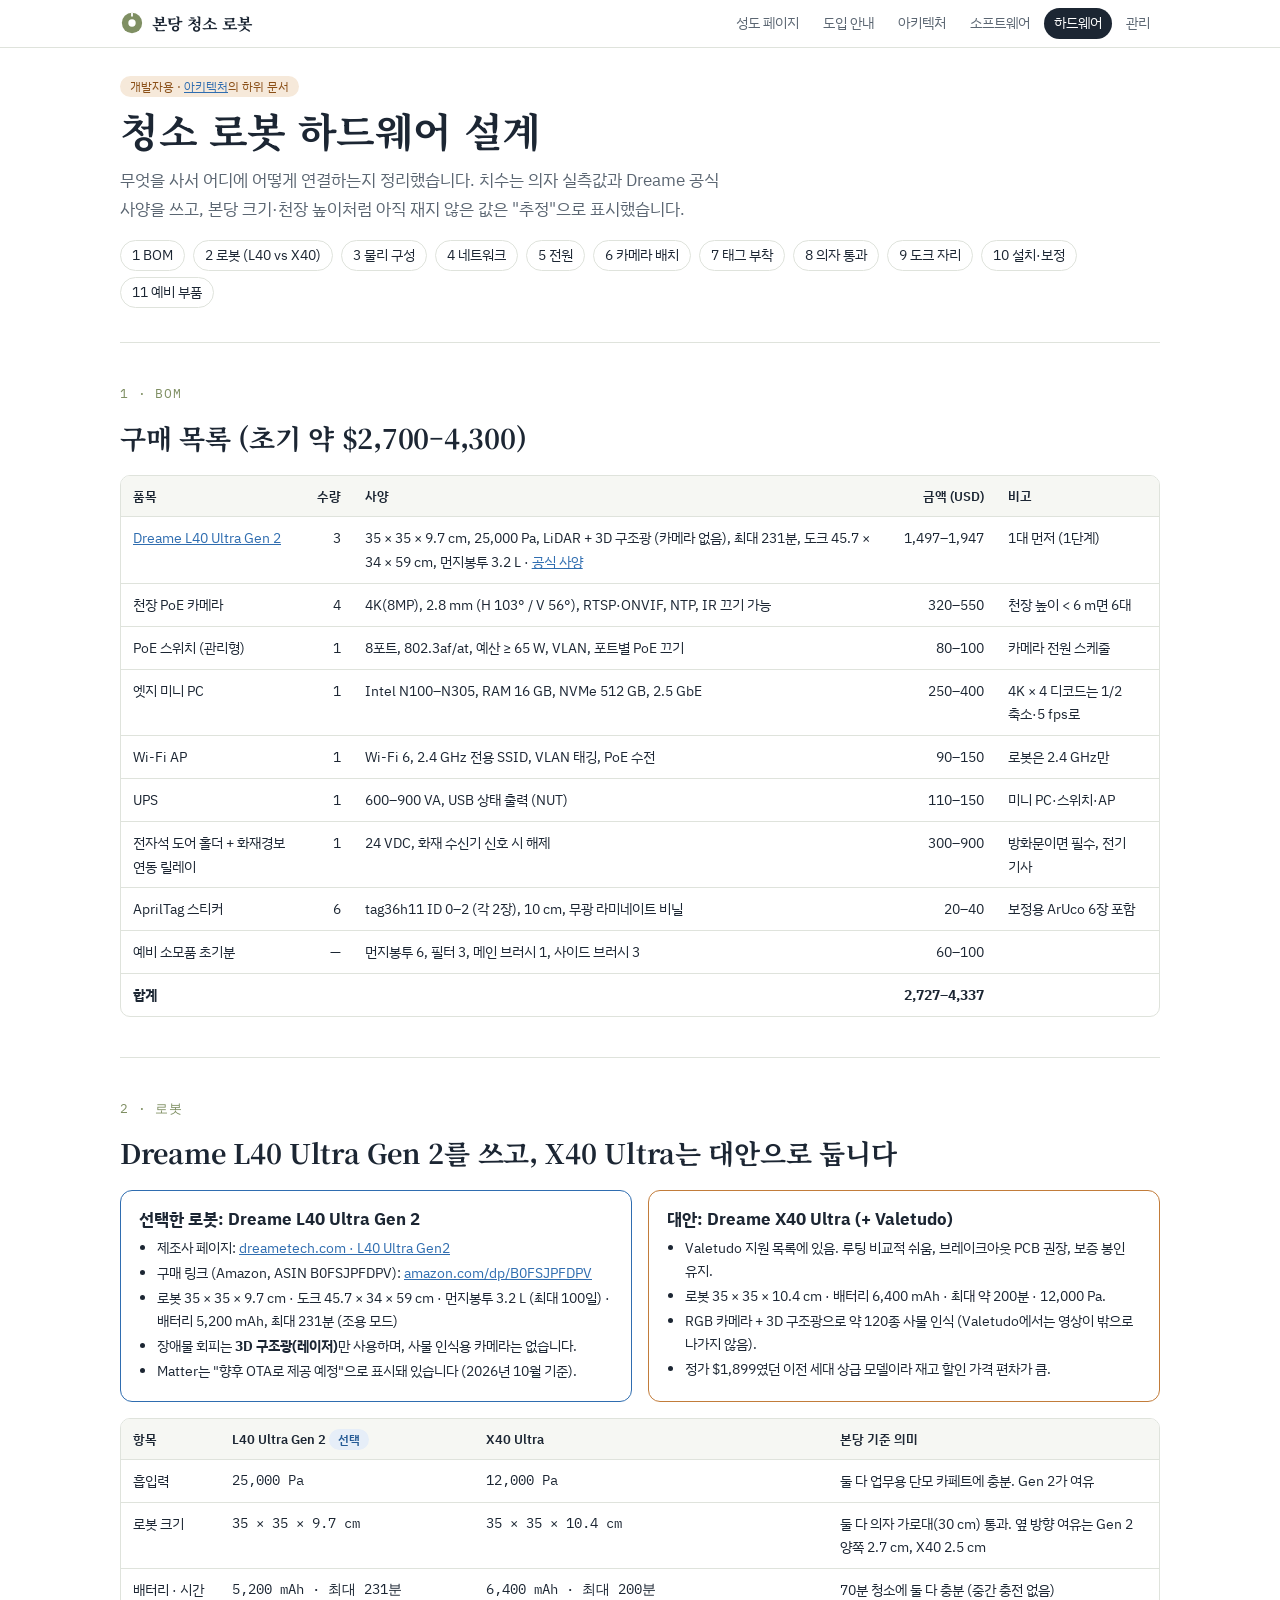
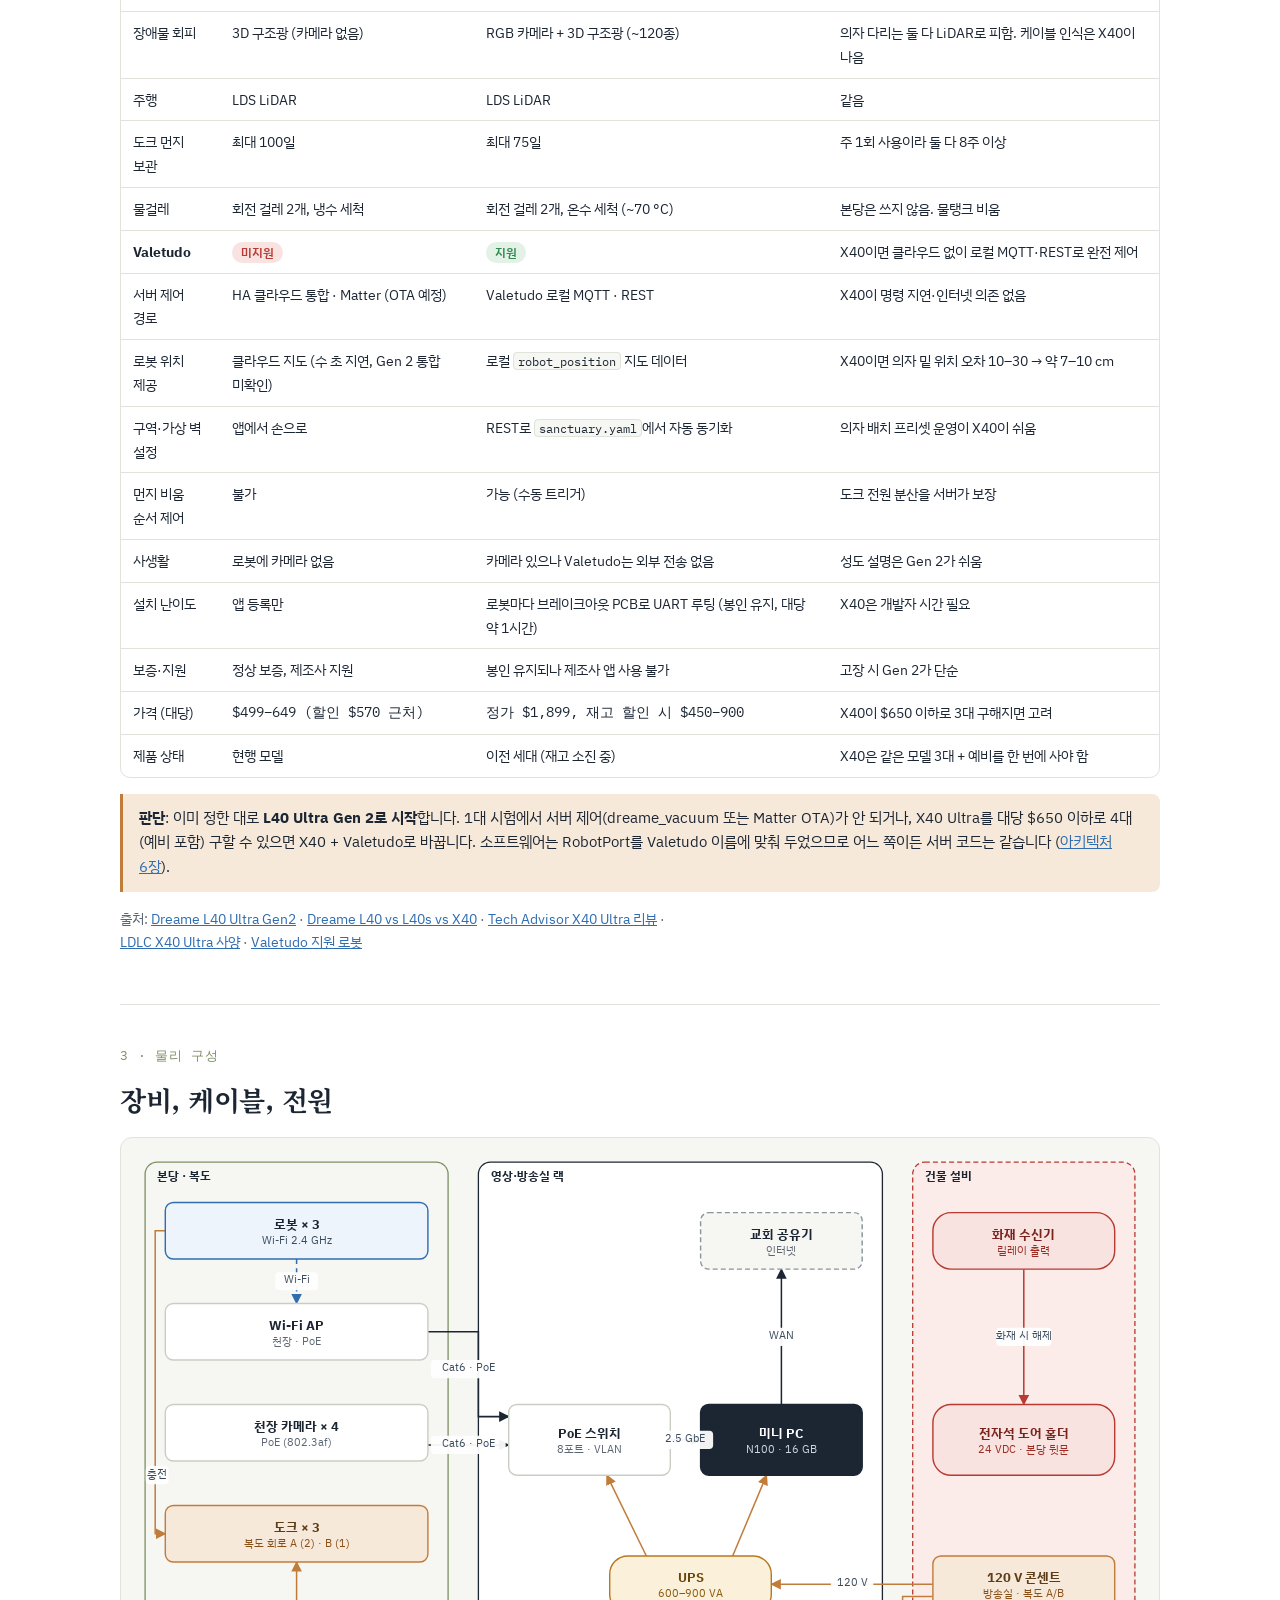
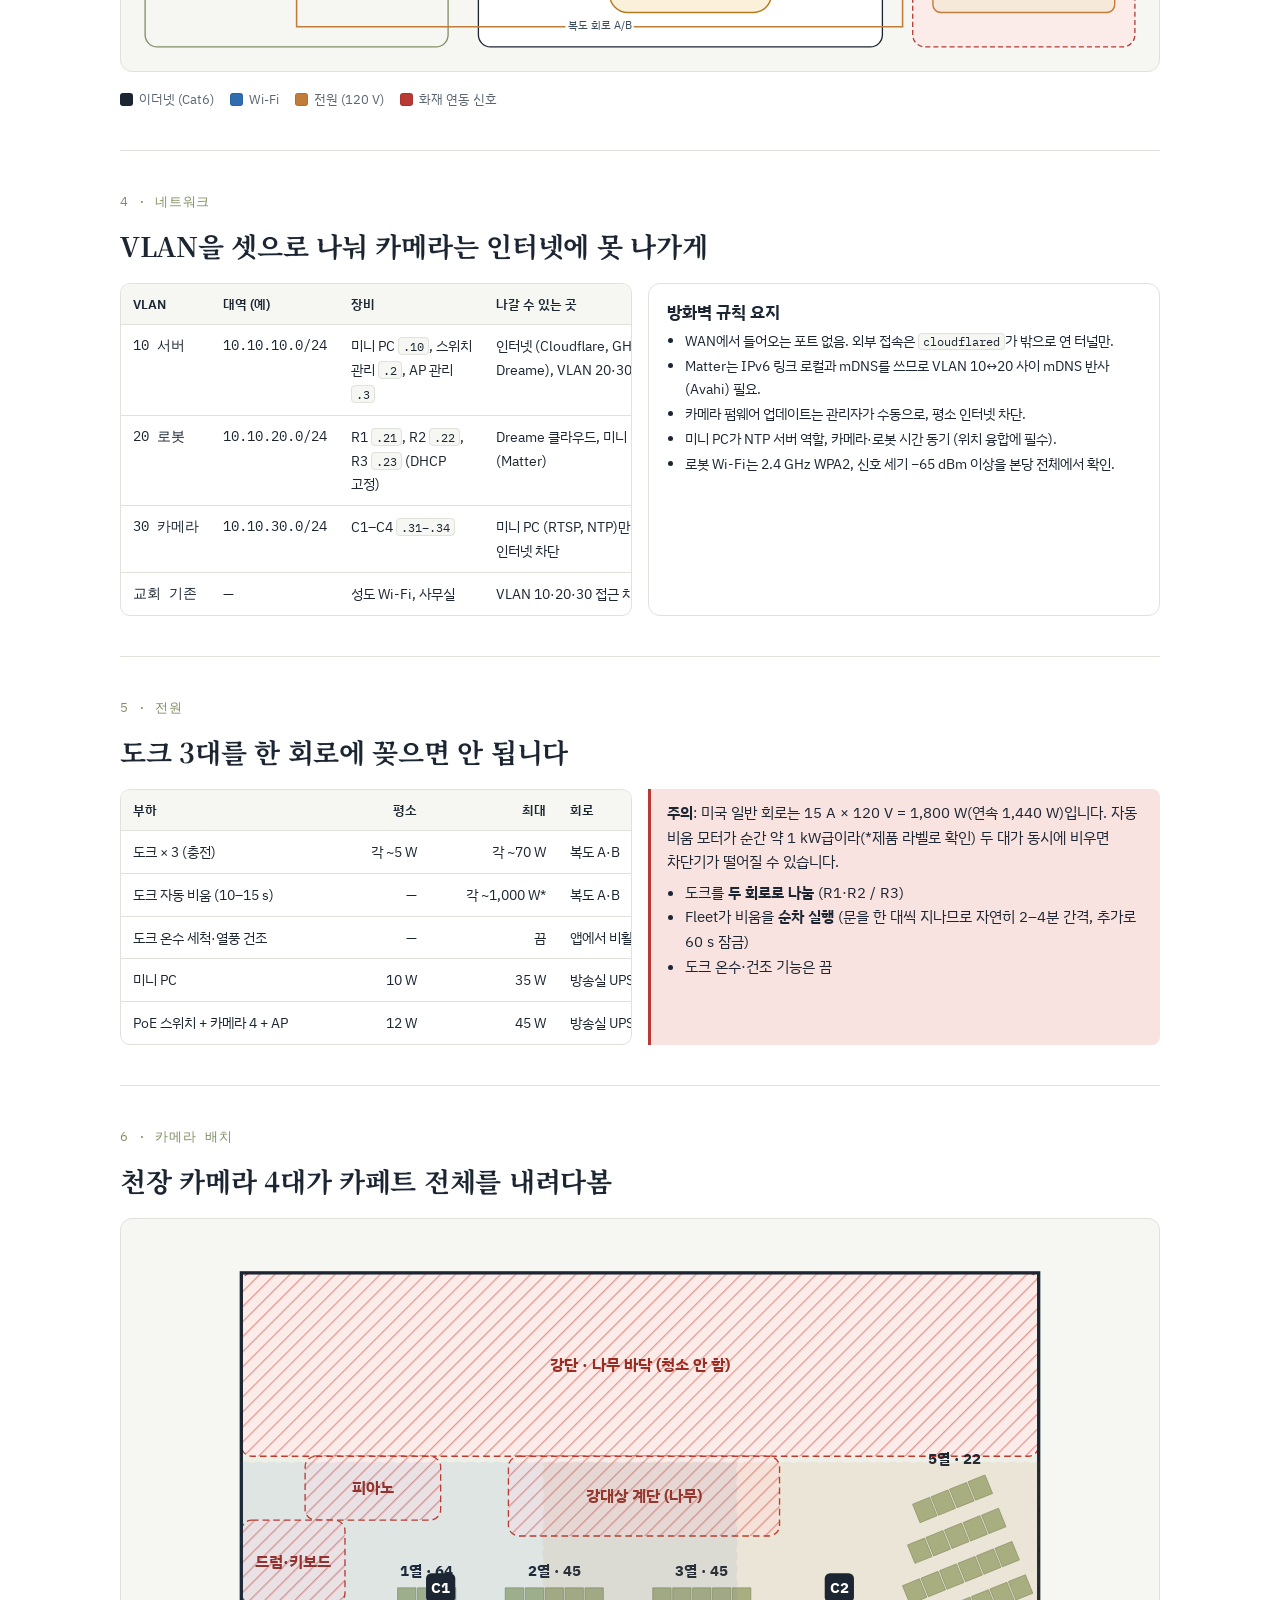
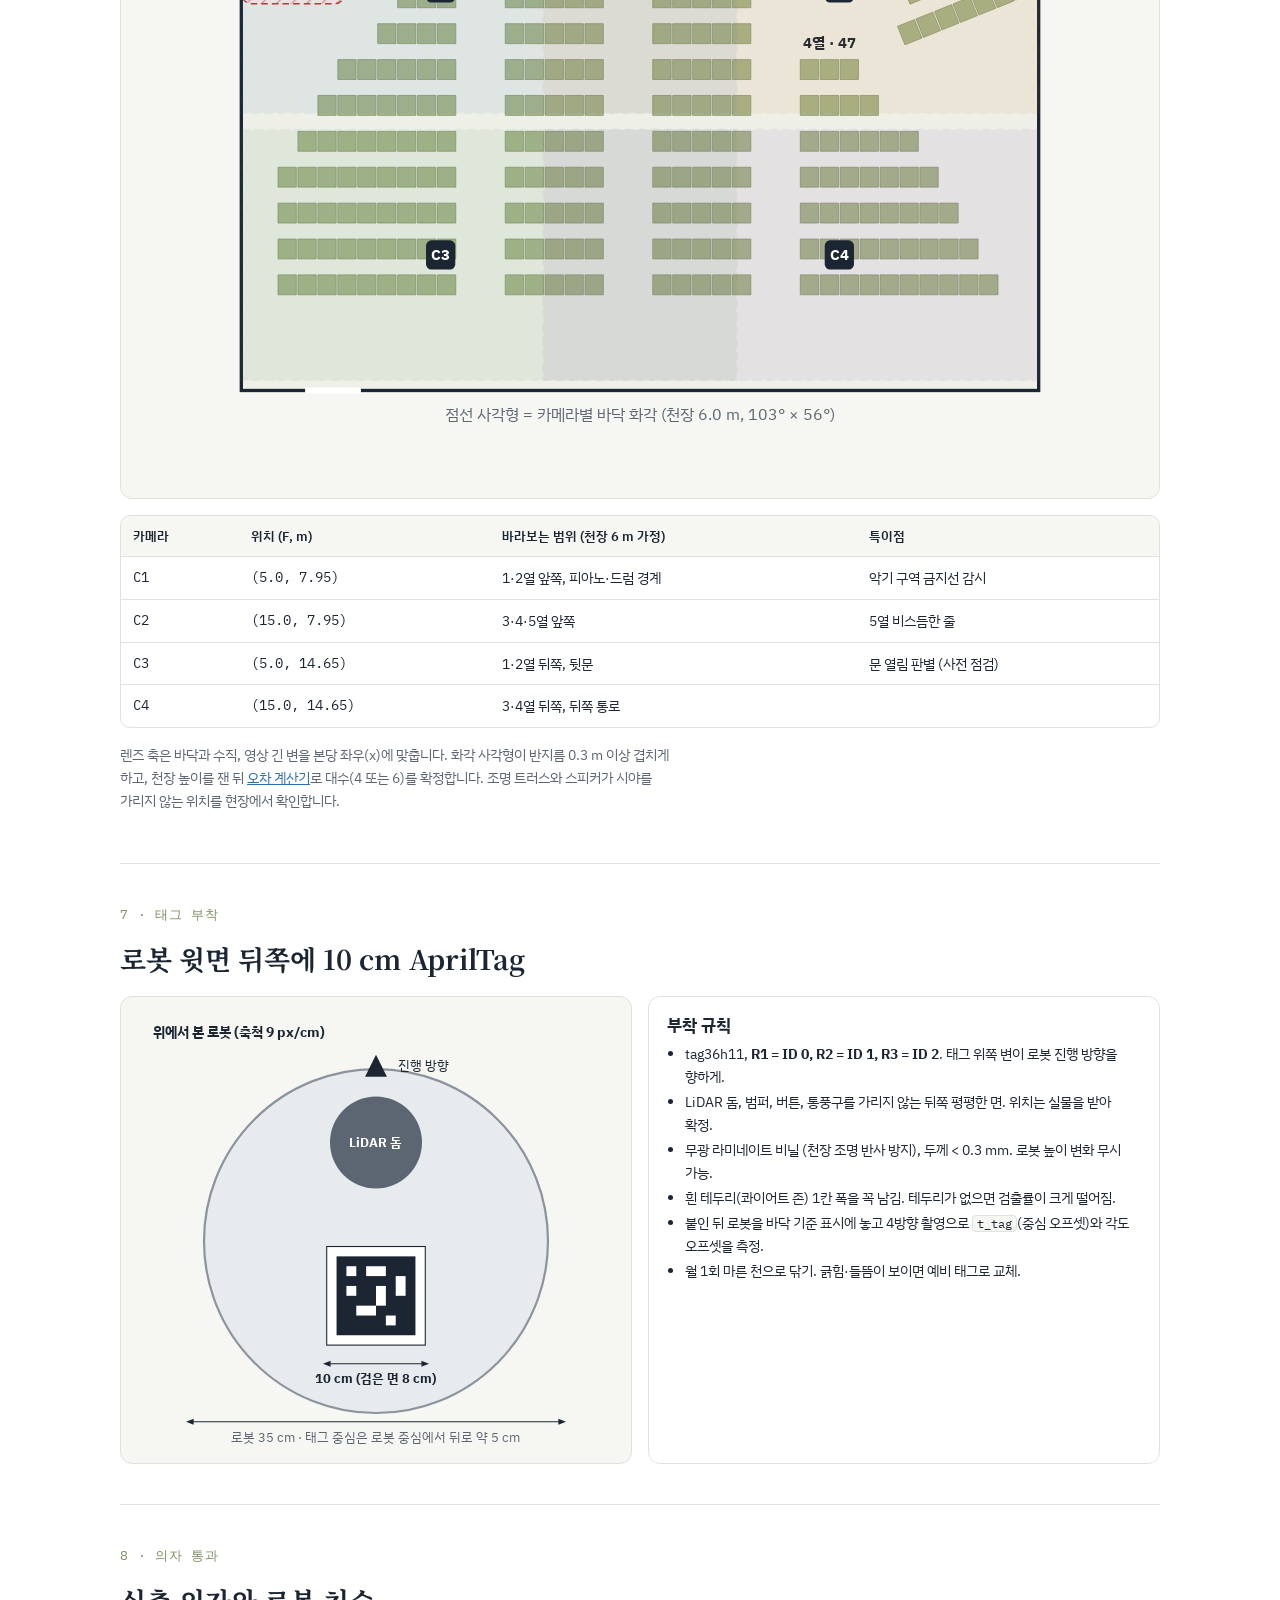
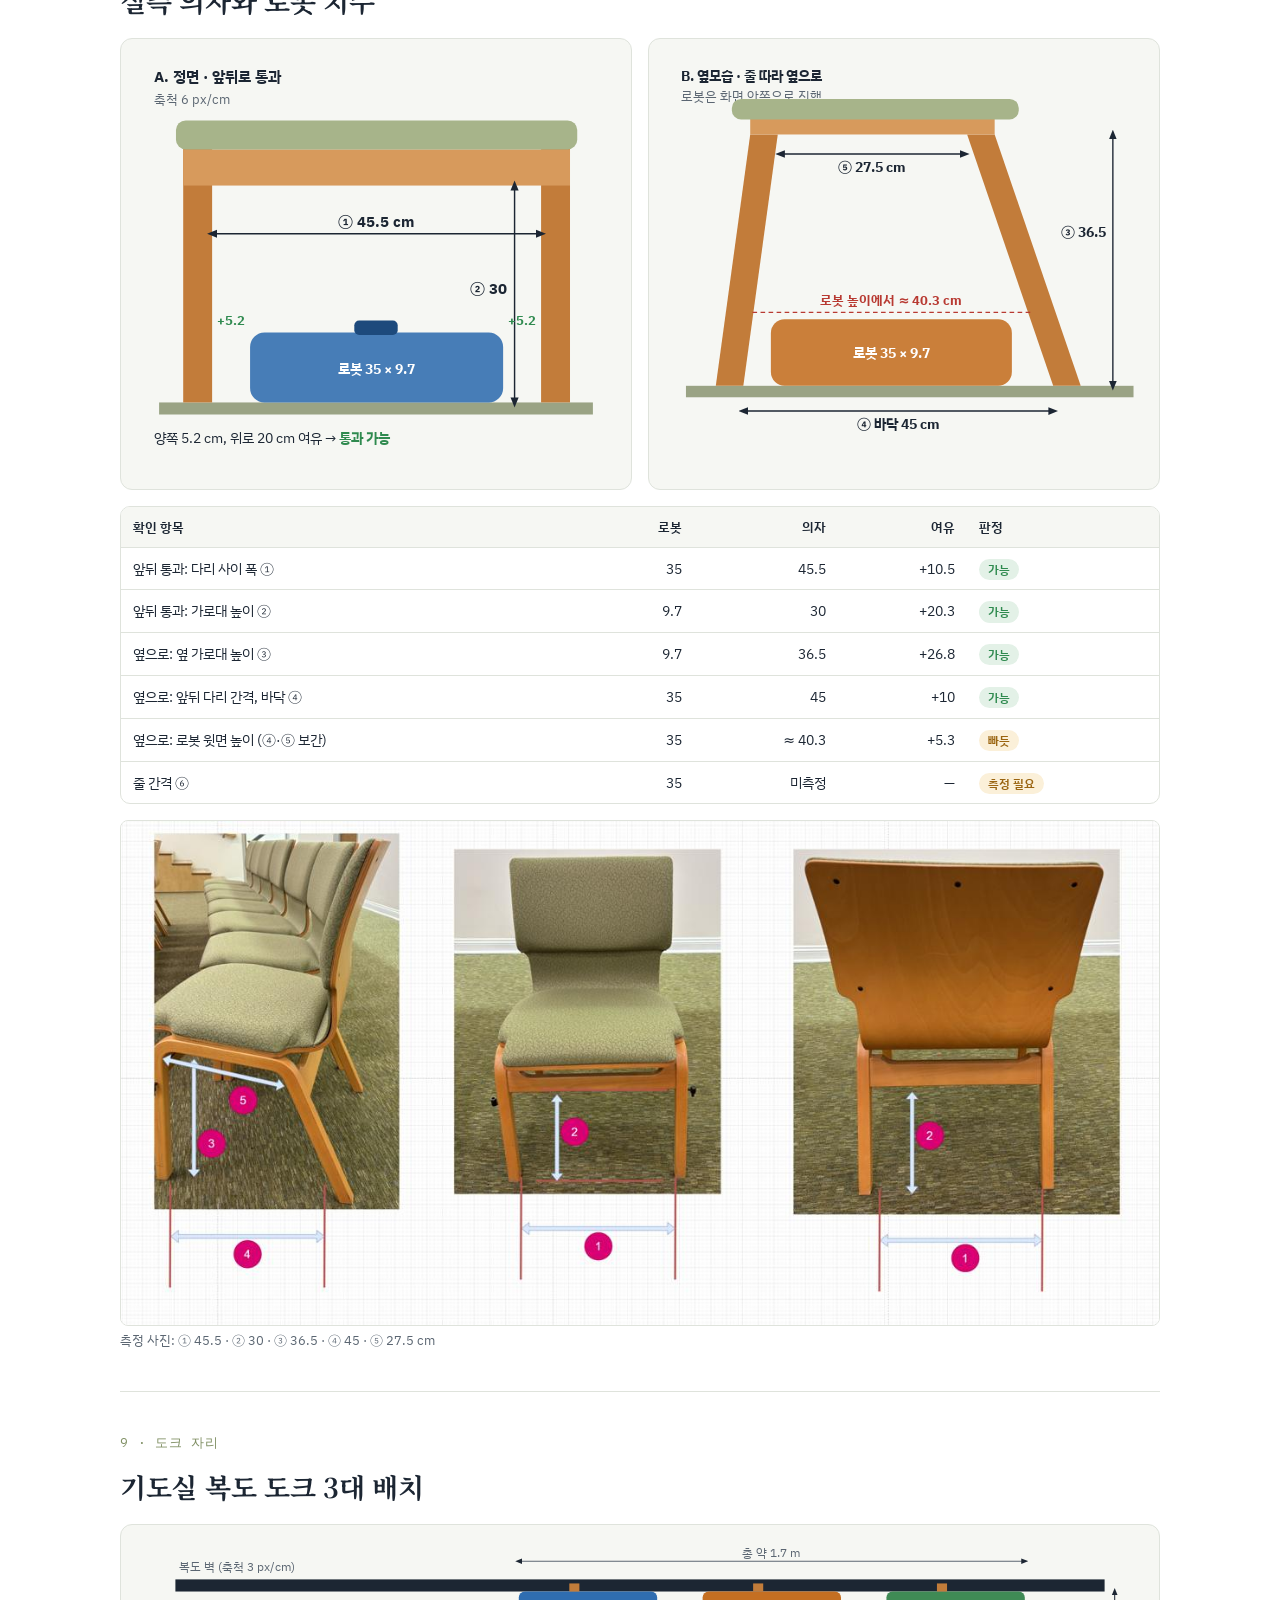
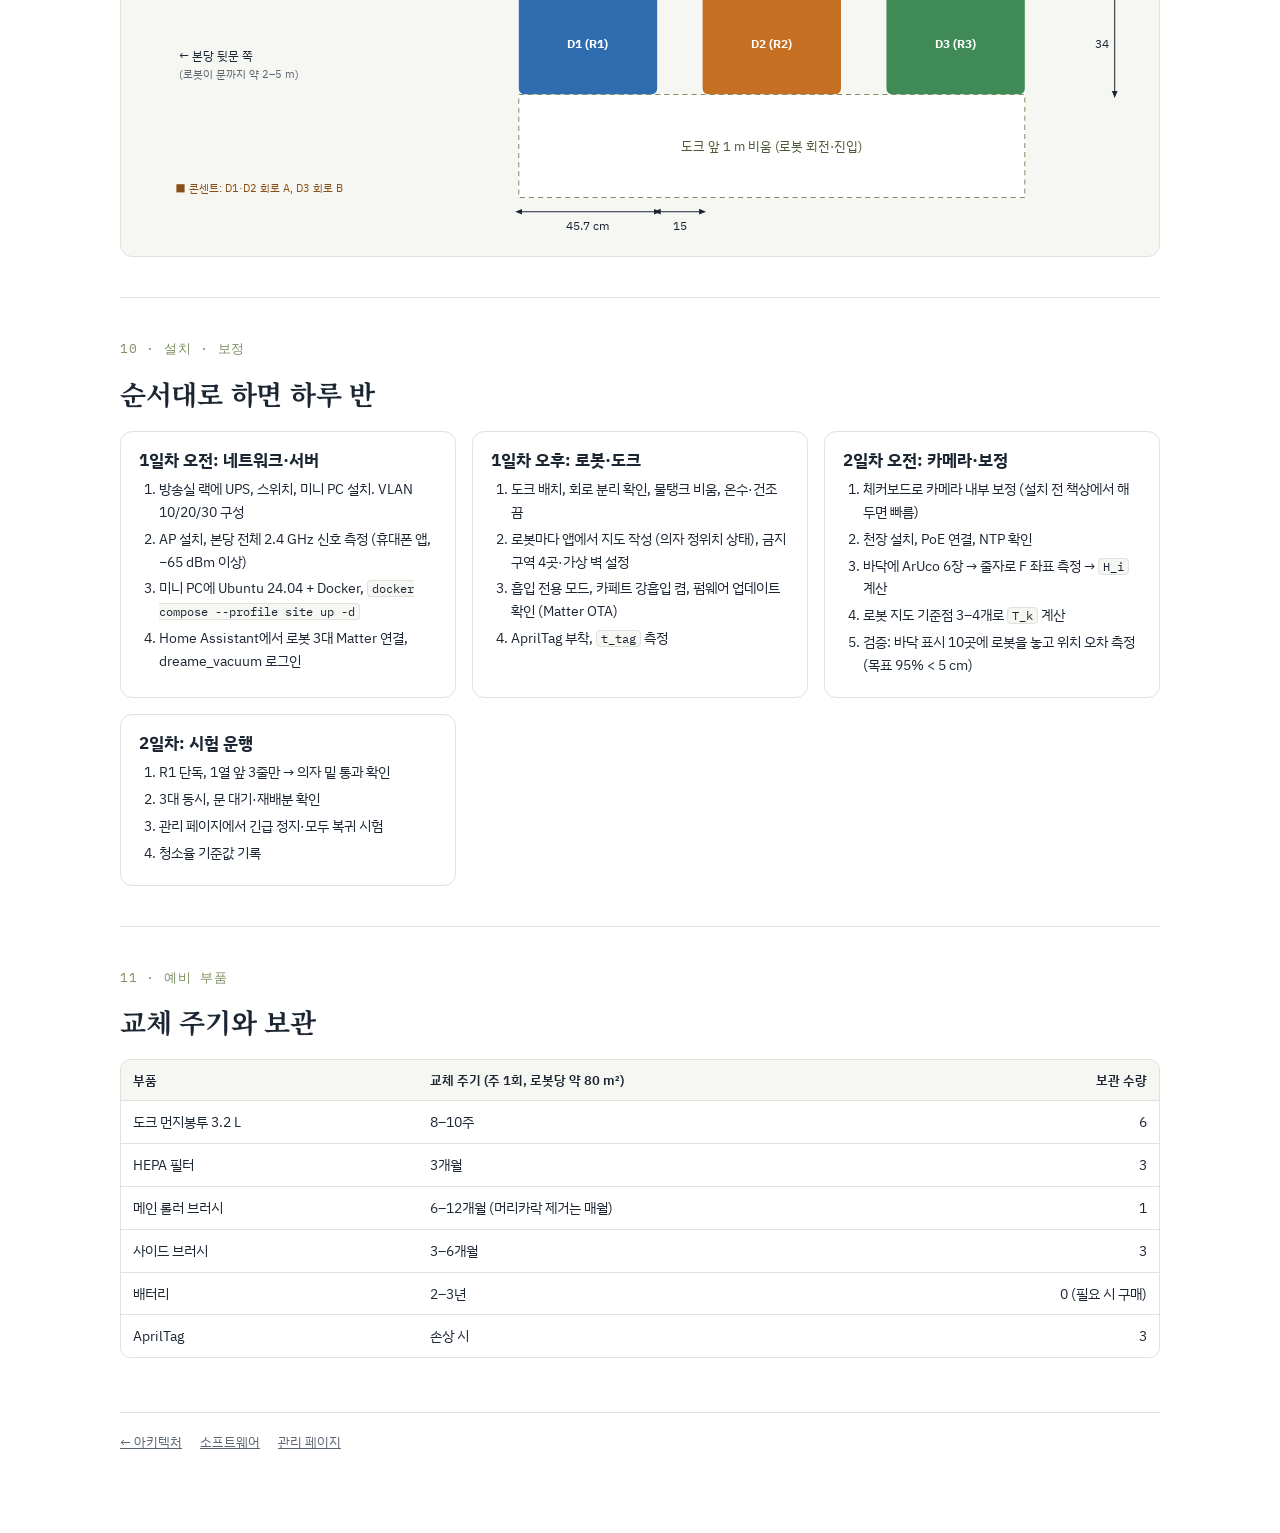
==== commit f99c9f00: "add detail X40 vs L40" ====
--- a/hardware.html
+++ b/hardware.html
@@ -24,7 +24,7 @@
   <h1>청소 로봇 하드웨어 설계</h1>
   <p class="lede">무엇을 사서 어디에 어떻게 연결하는지 정리했습니다. 치수는 의자 실측값과 Dreame 공식 사양을 쓰고, 본당 크기·천장 높이처럼 아직 재지 않은 값은 "추정"으로 표시했습니다.</p>
   <nav class="toc" aria-label="목차">
-    <a href="#bom">1 BOM</a><a href="#block">2 물리 구성</a><a href="#net">3 네트워크</a><a href="#power">4 전원</a><a href="#cams">5 카메라 배치</a><a href="#tag">6 태그 부착</a><a href="#chair">7 의자 통과</a><a href="#dock">8 도크 자리</a><a href="#install">9 설치·보정</a><a href="#spares">10 예비 부품</a>
+    <a href="#bom">1 BOM</a><a href="#robotcmp">2 로봇 (L40 vs X40)</a><a href="#block">3 물리 구성</a><a href="#net">4 네트워크</a><a href="#power">5 전원</a><a href="#cams">6 카메라 배치</a><a href="#tag">7 태그 부착</a><a href="#chair">8 의자 통과</a><a href="#dock">9 도크 자리</a><a href="#install">10 설치·보정</a><a href="#spares">11 예비 부품</a>
   </nav>
 
   <section class="sec" id="bom">
@@ -33,7 +33,7 @@
     <div class="tbl"><table>
       <thead><tr><th>품목</th><th class="r">수량</th><th>사양</th><th class="r">금액 (USD)</th><th>비고</th></tr></thead>
       <tbody>
-        <tr><td>Dreame L40 Ultra Gen 2</td><td class="r">3</td><td>35 × 35 × 9.7 cm, 25,000 Pa, LiDAR + 3D 구조광 + RGB, 최대 194분, 도크 45.7 × 34 × 59 cm, 먼지봉투 3.2 L</td><td class="r">1,497–1,947</td><td>1대 먼저 (1단계)</td></tr>
+        <tr><td><a href="https://www.amazon.com/dp/B0FSJPFDPV?th=1" target="_blank" rel="noopener">Dreame L40 Ultra Gen 2</a></td><td class="r">3</td><td>35 × 35 × 9.7 cm, 25,000 Pa, LiDAR + 3D 구조광 (카메라 없음), 최대 231분, 도크 45.7 × 34 × 59 cm, 먼지봉투 3.2 L · <a href="https://www.dreametech.com/products/l40-ultra-gen2-robot-vacuum" target="_blank" rel="noopener">공식 사양</a></td><td class="r">1,497–1,947</td><td>1대 먼저 (1단계)</td></tr>
         <tr><td>천장 PoE 카메라</td><td class="r">4</td><td>4K(8MP), 2.8 mm (H 103° / V 56°), RTSP·ONVIF, NTP, IR 끄기 가능</td><td class="r">320–550</td><td>천장 높이 &lt; 6 m면 6대</td></tr>
         <tr><td>PoE 스위치 (관리형)</td><td class="r">1</td><td>8포트, 802.3af/at, 예산 ≥ 65 W, VLAN, 포트별 PoE 끄기</td><td class="r">80–100</td><td>카메라 전원 스케줄</td></tr>
         <tr><td>엣지 미니 PC</td><td class="r">1</td><td>Intel N100–N305, RAM 16 GB, NVMe 512 GB, 2.5 GbE</td><td class="r">250–400</td><td>4K × 4 디코드는 1/2 축소·5 fps로</td></tr>
@@ -47,15 +47,65 @@
     </table></div>
   </section>
 
+  <section class="sec" id="robotcmp">
+    <div class="secnum">2 · 로봇</div>
+    <h2>Dreame L40 Ultra Gen 2를 쓰고, X40 Ultra는 대안으로 둡니다</h2>
+    <div class="grid2">
+      <div class="card" style="border-color:var(--r1)">
+        <h3>선택한 로봇: Dreame L40 Ultra Gen 2</h3>
+        <ul class="plain small">
+          <li>제조사 페이지: <a href="https://www.dreametech.com/products/l40-ultra-gen2-robot-vacuum" target="_blank" rel="noopener">dreametech.com · L40 Ultra Gen2</a></li>
+          <li>구매 링크 (Amazon, ASIN B0FSJPFDPV): <a href="https://www.amazon.com/dp/B0FSJPFDPV?th=1" target="_blank" rel="noopener">amazon.com/dp/B0FSJPFDPV</a></li>
+          <li>로봇 35 × 35 × 9.7 cm · 도크 45.7 × 34 × 59 cm · 먼지봉투 3.2 L (최대 100일) · 배터리 5,200 mAh, 최대 231분 (조용 모드)</li>
+          <li>장애물 회피는 <b>3D 구조광(레이저)</b>만 사용하며, 사물 인식용 카메라는 없습니다.</li>
+          <li>Matter는 "향후 OTA로 제공 예정"으로 표시돼 있습니다 (2026년 10월 기준).</li>
+        </ul>
+      </div>
+      <div class="card" style="border-color:var(--oak)">
+        <h3>대안: Dreame X40 Ultra (+ Valetudo)</h3>
+        <ul class="plain small">
+          <li>Valetudo 지원 목록에 있음. 루팅 비교적 쉬움, 브레이크아웃 PCB 권장, 보증 봉인 유지.</li>
+          <li>로봇 35 × 35 × 10.4 cm · 배터리 6,400 mAh · 최대 약 200분 · 12,000 Pa.</li>
+          <li>RGB 카메라 + 3D 구조광으로 약 120종 사물 인식 (Valetudo에서는 영상이 밖으로 나가지 않음).</li>
+          <li>정가 $1,899였던 이전 세대 상급 모델이라 재고 할인 가격 편차가 큼.</li>
+        </ul>
+      </div>
+    </div>
+    <div class="tbl"><table>
+      <thead><tr><th>항목</th><th>L40 Ultra Gen 2 <span class="chip c-info">선택</span></th><th>X40 Ultra</th><th>본당 기준 의미</th></tr></thead>
+      <tbody>
+        <tr><td>흡입력</td><td class="mono">25,000 Pa</td><td class="mono">12,000 Pa</td><td>둘 다 업무용 단모 카페트에 충분. Gen 2가 여유</td></tr>
+        <tr><td>로봇 크기</td><td class="mono">35 × 35 × 9.7 cm</td><td class="mono">35 × 35 × 10.4 cm</td><td>둘 다 의자 가로대(30 cm) 통과. 옆 방향 여유는 Gen 2 양쪽 2.7 cm, X40 2.5 cm</td></tr>
+        <tr><td>배터리 · 시간</td><td class="mono">5,200 mAh · 최대 231분</td><td class="mono">6,400 mAh · 최대 200분</td><td>70분 청소에 둘 다 충분 (중간 충전 없음)</td></tr>
+        <tr><td>장애물 회피</td><td>3D 구조광 (카메라 없음)</td><td>RGB 카메라 + 3D 구조광 (~120종)</td><td>의자 다리는 둘 다 LiDAR로 피함. 케이블 인식은 X40이 나음</td></tr>
+        <tr><td>주행</td><td>LDS LiDAR</td><td>LDS LiDAR</td><td>같음</td></tr>
+        <tr><td>도크 먼지 보관</td><td>최대 100일</td><td>최대 75일</td><td>주 1회 사용이라 둘 다 8주 이상</td></tr>
+        <tr><td>물걸레</td><td>회전 걸레 2개, 냉수 세척</td><td>회전 걸레 2개, 온수 세척 (~70 °C)</td><td>본당은 쓰지 않음. 물탱크 비움</td></tr>
+        <tr><td><b>Valetudo</b></td><td><span class="chip c-bad">미지원</span></td><td><span class="chip c-good">지원</span></td><td>X40이면 클라우드 없이 로컬 MQTT·REST로 완전 제어</td></tr>
+        <tr><td>서버 제어 경로</td><td>HA 클라우드 통합 · Matter (OTA 예정)</td><td>Valetudo 로컬 MQTT · REST</td><td>X40이 명령 지연·인터넷 의존 없음</td></tr>
+        <tr><td>로봇 위치 제공</td><td>클라우드 지도 (수 초 지연, Gen 2 통합 미확인)</td><td>로컬 <code>robot_position</code> 지도 데이터</td><td>X40이면 의자 밑 위치 오차 10–30 → 약 7–10 cm</td></tr>
+        <tr><td>구역·가상 벽 설정</td><td>앱에서 손으로</td><td>REST로 <code>sanctuary.yaml</code>에서 자동 동기화</td><td>의자 배치 프리셋 운영이 X40이 쉬움</td></tr>
+        <tr><td>먼지 비움 순서 제어</td><td>불가</td><td>가능 (수동 트리거)</td><td>도크 전원 분산을 서버가 보장</td></tr>
+        <tr><td>사생활</td><td>로봇에 카메라 없음</td><td>카메라 있으나 Valetudo는 외부 전송 없음</td><td>성도 설명은 Gen 2가 쉬움</td></tr>
+        <tr><td>설치 난이도</td><td>앱 등록만</td><td>로봇마다 브레이크아웃 PCB로 UART 루팅 (봉인 유지, 대당 약 1시간)</td><td>X40은 개발자 시간 필요</td></tr>
+        <tr><td>보증·지원</td><td>정상 보증, 제조사 지원</td><td>봉인 유지되나 제조사 앱 사용 불가</td><td>고장 시 Gen 2가 단순</td></tr>
+        <tr><td>가격 (대당)</td><td class="mono">$499–649 (할인 $570 근처)</td><td class="mono">정가 $1,899, 재고 할인 시 $450–900</td><td>X40이 $650 이하로 3대 구해지면 고려</td></tr>
+        <tr><td>제품 상태</td><td>현행 모델</td><td>이전 세대 (재고 소진 중)</td><td>X40은 같은 모델 3대 + 예비를 한 번에 사야 함</td></tr>
+      </tbody>
+    </table></div>
+    <div class="callout"><b>판단</b>: 이미 정한 대로 <b>L40 Ultra Gen 2로 시작</b>합니다. 1대 시험에서 서버 제어(dreame_vacuum 또는 Matter OTA)가 안 되거나, X40 Ultra를 대당 $650 이하로 4대(예비 포함) 구할 수 있으면 X40 + Valetudo로 바꿉니다. 소프트웨어는 RobotPort를 Valetudo 이름에 맞춰 두었으므로 어느 쪽이든 서버 코드는 같습니다 (<a href="architecture.html#valetudo">아키텍처 6장</a>).</div>
+    <p class="small muted">출처: <a href="https://www.dreametech.com/products/l40-ultra-gen2-robot-vacuum" target="_blank" rel="noopener">Dreame L40 Ultra Gen2</a> · <a href="https://www.dreametech.com/blogs/blog/l40-vs-l40s-vs-x40-robot-vacuum-comparison" target="_blank" rel="noopener">Dreame L40 vs L40s vs X40</a> · <a href="https://www.techadvisor.com/article/2443262/dreame-x40-ultra-review-2.html" target="_blank" rel="noopener">Tech Advisor X40 Ultra 리뷰</a> · <a href="https://www.ldlc.com/en/product/PB00666555.html" target="_blank" rel="noopener">LDLC X40 Ultra 사양</a> · <a href="https://valetudo.cloud/pages/general/supported-robots.html" target="_blank" rel="noopener">Valetudo 지원 로봇</a></p>
+  </section>
+
   <section class="sec" id="block">
-    <div class="secnum">2 · 물리 구성</div>
+    <div class="secnum">3 · 물리 구성</div>
     <h2>장비, 케이블, 전원</h2>
     <div class="fig wide"><svg id="dBlock" viewBox="0 0 1000 500" role="img" aria-label="하드웨어 블록 다이어그램"></svg></div>
     <div class="legend"><span><i style="background:#1c2633"></i>이더넷 (Cat6)</span><span><i style="background:#2f6db0"></i>Wi-Fi</span><span><i style="background:#c27c3a"></i>전원 (120 V)</span><span><i style="background:#b83a32"></i>화재 연동 신호</span></div>
   </section>
 
   <section class="sec" id="net">
-    <div class="secnum">3 · 네트워크</div>
+    <div class="secnum">4 · 네트워크</div>
     <h2>VLAN을 셋으로 나눠 카메라는 인터넷에 못 나가게</h2>
     <div class="grid2">
       <div class="tbl"><table>
@@ -81,7 +131,7 @@
   </section>
 
   <section class="sec" id="power">
-    <div class="secnum">4 · 전원</div>
+    <div class="secnum">5 · 전원</div>
     <h2>도크 3대를 한 회로에 꽂으면 안 됩니다</h2>
     <div class="grid2">
       <div class="tbl"><table>
@@ -101,7 +151,7 @@
   </section>
 
   <section class="sec" id="cams">
-    <div class="secnum">5 · 카메라 배치</div>
+    <div class="secnum">6 · 카메라 배치</div>
     <h2>천장 카메라 4대가 카페트 전체를 내려다봄</h2>
     <div class="fig wide"><svg id="dCams" viewBox="0 0 760 640" role="img" aria-label="천장 카메라 4대 배치와 화각"></svg></div>
     <div class="tbl"><table>
@@ -117,7 +167,7 @@
   </section>
 
   <section class="sec" id="tag">
-    <div class="secnum">6 · 태그 부착</div>
+    <div class="secnum">7 · 태그 부착</div>
     <h2>로봇 윗면 뒤쪽에 10 cm AprilTag</h2>
     <div class="grid2">
       <div class="fig"><svg viewBox="0 0 440 400" role="img" aria-label="로봇 윗면 태그 위치">
@@ -154,7 +204,7 @@
   </section>
 
   <section class="sec" id="chair">
-    <div class="secnum">7 · 의자 통과</div>
+    <div class="secnum">8 · 의자 통과</div>
     <h2>실측 의자와 로봇 치수</h2>
     <div class="grid2">
       <div class="fig"><svg viewBox="0 0 400 350" role="img" aria-label="정면도: 다리 사이 45.5 cm, 가로대 30 cm, 로봇 35 x 9.7 cm">
@@ -215,7 +265,7 @@
   </section>
 
   <section class="sec" id="dock">
-    <div class="secnum">8 · 도크 자리</div>
+    <div class="secnum">9 · 도크 자리</div>
     <h2>기도실 복도 도크 3대 배치</h2>
     <div class="fig wide"><svg viewBox="0 0 1000 300" role="img" aria-label="복도 도크 배치 치수">
       <rect width="1000" height="300" fill="#f6f7f3"/>
@@ -241,7 +291,7 @@
   </section>
 
   <section class="sec" id="install">
-    <div class="secnum">9 · 설치 · 보정</div>
+    <div class="secnum">10 · 설치 · 보정</div>
     <h2>순서대로 하면 하루 반</h2>
     <div class="grid2">
       <div class="card"><h3>1일차 오전: 네트워크·서버</h3><ol class="steps small">
@@ -253,7 +303,7 @@
       <div class="card"><h3>1일차 오후: 로봇·도크</h3><ol class="steps small">
         <li>도크 배치, 회로 분리 확인, 물탱크 비움, 온수·건조 끔</li>
         <li>로봇마다 앱에서 지도 작성 (의자 정위치 상태), 금지 구역 4곳·가상 벽 설정</li>
-        <li>원격 영상·사진 업로드 끔, 흡입 전용 모드, 카페트 강흡입 켬</li>
+        <li>흡입 전용 모드, 카페트 강흡입 켬, 펌웨어 업데이트 확인 (Matter OTA)</li>
         <li>AprilTag 부착, <code>t_tag</code> 측정</li>
       </ol></div>
       <div class="card"><h3>2일차 오전: 카메라·보정</h3><ol class="steps small">
@@ -273,7 +323,7 @@
   </section>
 
   <section class="sec" id="spares">
-    <div class="secnum">10 · 예비 부품</div>
+    <div class="secnum">11 · 예비 부품</div>
     <h2>교체 주기와 보관</h2>
     <div class="tbl"><table>
       <thead><tr><th>부품</th><th>교체 주기 (주 1회, 로봇당 약 80 m²)</th><th class="r">보관 수량</th></tr></thead>
